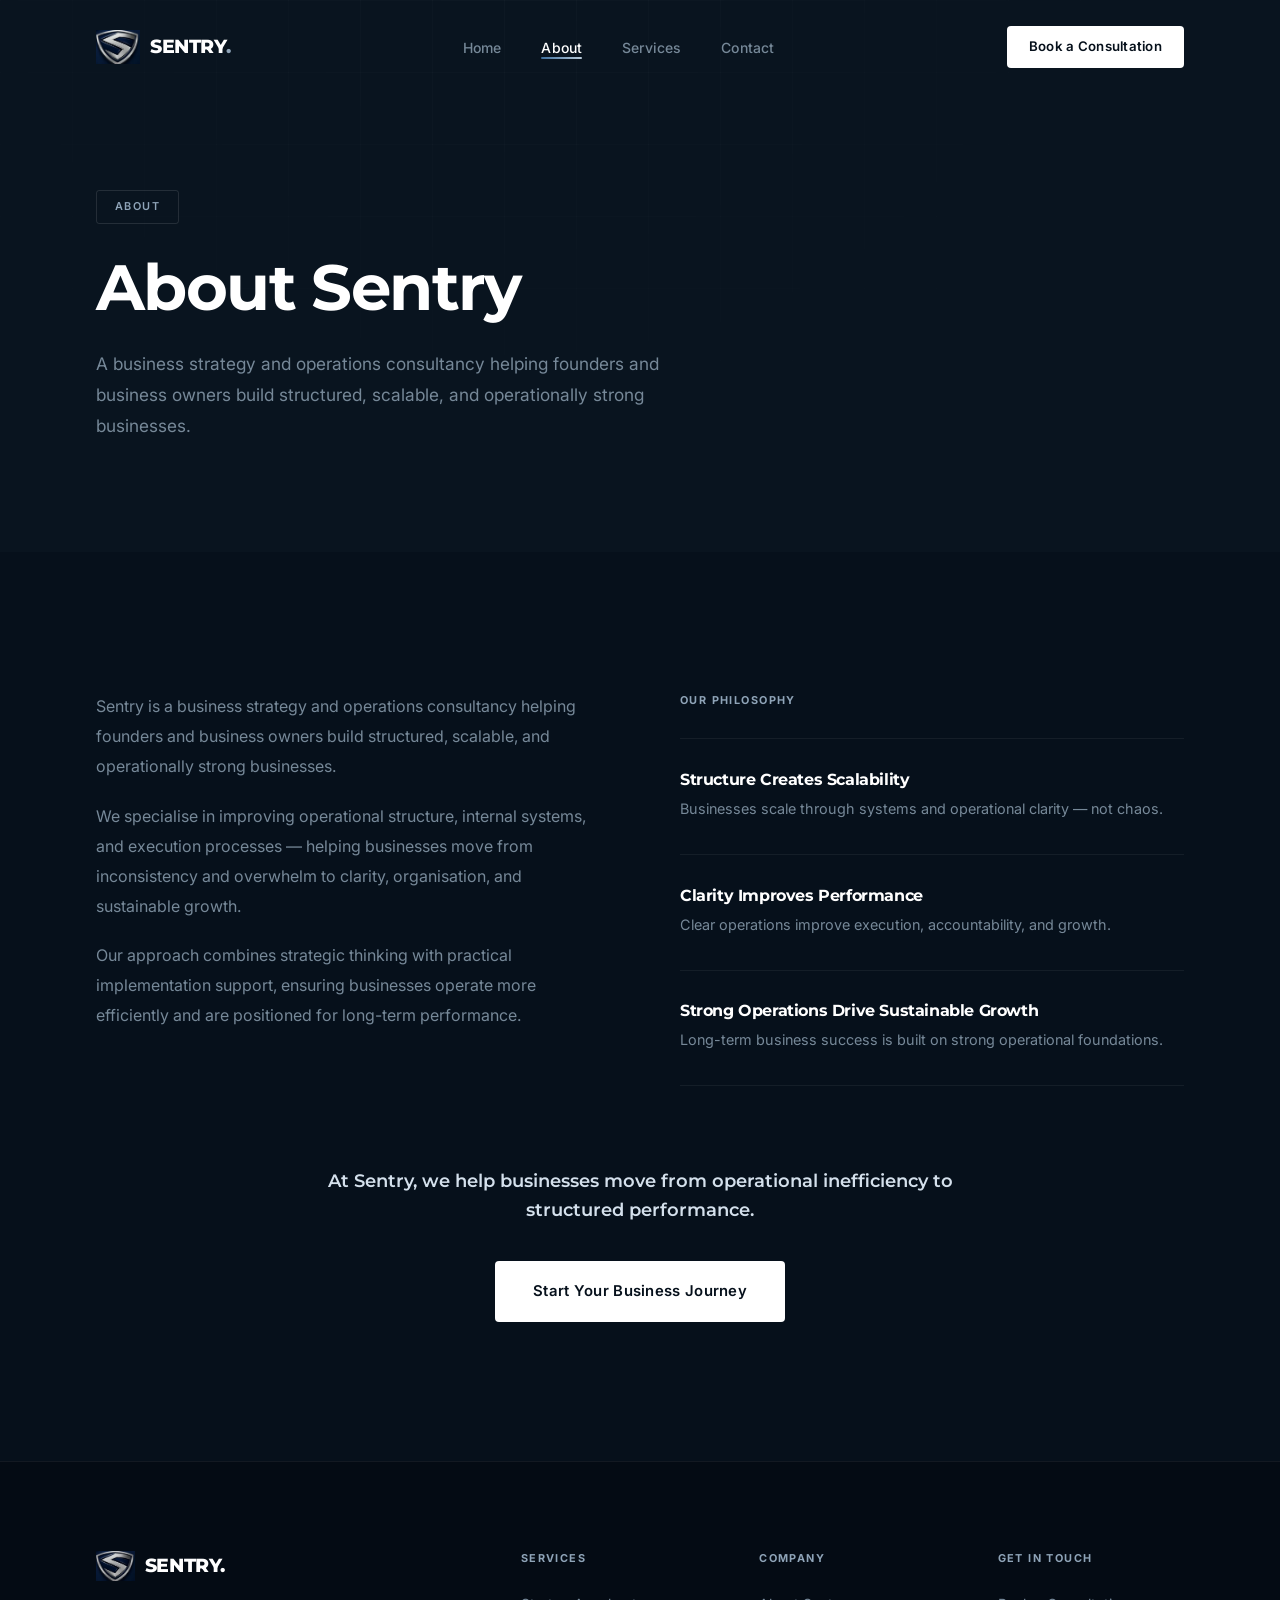
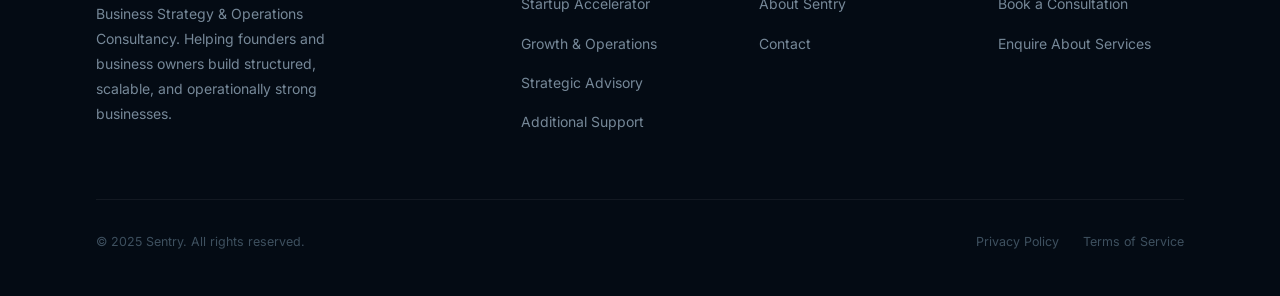
==== about.html @ a2d911f8 "update style and add two more page" ====
<!DOCTYPE html>
<html lang="en-GB">
<head>
  <meta charset="UTF-8" />
  <meta name="viewport" content="width=device-width, initial-scale=1.0" />
  <title>About — Sentry Business Consultancy</title>
  <meta name="description" content="Sentry is a business strategy and operations consultancy helping founders and business owners build structured, scalable, and operationally strong businesses." />

  <link rel="preconnect" href="https://fonts.googleapis.com" />
  <link rel="preconnect" href="https://fonts.gstatic.com" crossorigin />
  <link href="https://fonts.googleapis.com/css2?family=Montserrat:wght@600;700;800;900&family=Inter:wght@300;400;500;600&display=swap" rel="stylesheet" />

  <link rel="stylesheet" href="assets/css/styles.css" />
  <link rel="stylesheet" href="assets/css/animations.css" />
</head>
<body>

  <!-- ─── NAVIGATION ──────────────────────────────────────── -->
  <nav id="navbar">
    <div class="nav-inner">
      <a href="index.html" class="nav-logo">
        <img src="imagen/logo.png" alt="Sentry" />
        <span class="nav-logo-text">SENTRY<span>.</span></span>
      </a>
      <ul class="nav-links">
        <li><a href="index.html">Home</a></li>
        <li><a href="about.html" class="active">About</a></li>
        <li><a href="index.html#services">Services</a></li>
        <li><a href="contact.html">Contact</a></li>
      </ul>
      <div class="nav-cta">
        <a href="contact.html" class="btn btn-primary btn-sm">Book a Consultation</a>
      </div>
      <button type="button" class="hamburger" id="hamburger" aria-label="Open menu" aria-expanded="false">
        <span></span><span></span><span></span>
      </button>
    </div>
  </nav>

  <!-- Mobile Nav -->
  <div class="mobile-nav" id="mobile-nav" role="dialog" aria-label="Navigation">
    <button type="button" class="mobile-nav-close" id="mobile-nav-close" aria-label="Close menu">✕</button>
    <a href="index.html">Home</a>
    <a href="about.html">About</a>
    <a href="index.html#services">Services</a>
    <a href="contact.html">Contact</a>
    <a href="contact.html" class="btn btn-primary">Book a Consultation</a>
  </div>

  <!-- ─── PAGE HERO ───────────────────────────────────────── -->
  <section class="page-hero">
    <div class="container">
      <div class="page-hero-content">
        <div class="tag">About</div>
        <h1 class="page-title">About Sentry</h1>
        <p class="page-sub">
          A business strategy and operations consultancy helping founders and business owners build structured, scalable, and operationally strong businesses.
        </p>
      </div>
    </div>
  </section>

  <!-- ─── ABOUT CONTENT ───────────────────────────────────── -->
  <section class="section">
    <div class="container">
      <div class="about-body">

        <div class="about-text">
          <p class="reveal">
            Sentry is a business strategy and operations consultancy helping founders and business owners build structured, scalable, and operationally strong businesses.
          </p>
          <p class="reveal">
            We specialise in improving operational structure, internal systems, and execution processes — helping businesses move from inconsistency and overwhelm to clarity, organisation, and sustainable growth.
          </p>
          <p class="reveal">
            Our approach combines strategic thinking with practical implementation support, ensuring businesses operate more efficiently and are positioned for long-term performance.
          </p>
        </div>

        <div class="about-philosophy-col">
          <p class="about-philosophy-title reveal">Our Philosophy</p>
          <div class="philosophy-list">
            <div class="philosophy-item reveal">
              <h3 class="philosophy-title">Structure Creates Scalability</h3>
              <p class="philosophy-desc">Businesses scale through systems and operational clarity — not chaos.</p>
            </div>
            <div class="philosophy-item reveal">
              <h3 class="philosophy-title">Clarity Improves Performance</h3>
              <p class="philosophy-desc">Clear operations improve execution, accountability, and growth.</p>
            </div>
            <div class="philosophy-item reveal">
              <h3 class="philosophy-title">Strong Operations Drive Sustainable Growth</h3>
              <p class="philosophy-desc">Long-term business success is built on strong operational foundations.</p>
            </div>
          </div>
        </div>

      </div>

      <div class="about-final">
        <p class="reveal">
          At Sentry, we help businesses move from operational inefficiency to structured performance.
        </p>
        <a href="contact.html" class="btn btn-primary btn-lg reveal">Start Your Business Journey</a>
      </div>
    </div>
  </section>

  <!-- ─── FOOTER ───────────────────────────────────────────── -->
  <footer>
    <div class="container">
      <div class="footer-grid">
        <div>
          <div class="footer-logo">
            <img src="imagen/logo.png" alt="Sentry" />
            SENTRY.
          </div>
          <p class="footer-desc">Business Strategy &amp; Operations Consultancy. Helping founders and business owners build structured, scalable, and operationally strong businesses.</p>
        </div>
        <div>
          <div class="footer-col-title">Services</div>
          <ul class="footer-links">
            <li><a href="index.html#services">Startup Accelerator</a></li>
            <li><a href="index.html#services">Growth &amp; Operations</a></li>
            <li><a href="index.html#services">Strategic Advisory</a></li>
            <li><a href="index.html#support">Additional Support</a></li>
          </ul>
        </div>
        <div>
          <div class="footer-col-title">Company</div>
          <ul class="footer-links">
            <li><a href="about.html">About Sentry</a></li>
            <li><a href="contact.html">Contact</a></li>
          </ul>
        </div>
        <div>
          <div class="footer-col-title">Get In Touch</div>
          <ul class="footer-links">
            <li><a href="contact.html">Book a Consultation</a></li>
            <li><a href="contact.html">Enquire About Services</a></li>
          </ul>
        </div>
      </div>
      <div class="footer-bottom">
        <div>© 2025 Sentry. All rights reserved.</div>
        <div class="footer-legal">
          <a href="#">Privacy Policy</a>
          <a href="#">Terms of Service</a>
        </div>
      </div>
    </div>
  </footer>

  <script src="assets/js/main.js"></script>
  <script src="assets/js/animations.js"></script>
</body>
</html>
---- assets/css/styles.css ----
/* ============================================================
   SENTRY — Business Strategy & Operations Consultancy
   ============================================================ */

/* ─── 1. Custom Properties ───────────────────────────────── */
:root {
  --bg-deep:        #06101b;
  --bg-dark:        #09141f;
  --bg-mid:         #0c1a28;
  --bg-card:        #0f1e2e;

  --border:         rgba(255, 255, 255, .06);
  --border-md:      rgba(255, 255, 255, .11);
  --border-light:   rgba(255, 255, 255, .20);

  --white:          #ffffff;
  --text-primary:   #d4e0ec;
  --text-muted:     #768898;
  --text-dim:       #3e505f;

  --accent:         #2d5a82;
  --accent-mid:     #3d6f9f;
  --silver:         #8fa4b8;
  --silver-light:   #b8cad8;

  --shadow-sm:      0 4px 24px rgba(0, 0, 0, .4);
  --shadow-md:      0 10px 48px rgba(0, 0, 0, .55);
}

/* ─── 2. Reset & Base ────────────────────────────────────── */
*, *::before, *::after { box-sizing: border-box; margin: 0; padding: 0; }
html { scroll-behavior: smooth; }

body {
  font-family: 'Inter', sans-serif;
  background: var(--bg-deep);
  color: var(--text-primary);
  overflow-x: hidden;
  line-height: 1.65;
  -webkit-font-smoothing: antialiased;
}

/* ─── 3. Scrollbar ───────────────────────────────────────── */
::-webkit-scrollbar       { width: 5px; }
::-webkit-scrollbar-track { background: var(--bg-deep); }
::-webkit-scrollbar-thumb { background: var(--accent); border-radius: 3px; }

/* ─── 4. Layout ──────────────────────────────────────────── */
.container {
  max-width: 1160px;
  margin: 0 auto;
  padding: 0 36px;
  position: relative;
  z-index: 2;
}

.section       { padding: 140px 0; }
.section--dark { background: var(--bg-dark); }
.section--mid  { background: var(--bg-mid); }

.section-header { margin-bottom: 80px; }

/* ─── 5. Typography ──────────────────────────────────────── */
h1, h2, h3 {
  font-family: 'Montserrat', sans-serif;
  font-weight: 700;
  line-height: 1.12;
  letter-spacing: -.025em;
  color: var(--white);
}

.section-title {
  font-size: clamp(1.9rem, 3.2vw, 2.7rem);
  margin-bottom: 16px;
}

.accent-text { color: var(--silver-light); }

/* ─── 6. Tag / Eyebrow ───────────────────────────────────── */
.tag {
  display: inline-block;
  font-size: .68rem;
  font-weight: 600;
  letter-spacing: .13em;
  text-transform: uppercase;
  color: var(--silver);
  border: 1px solid var(--border-md);
  padding: 7px 18px;
  border-radius: 3px;
  margin-bottom: 28px;
}

/* ─── 7. Buttons ─────────────────────────────────────────── */
.btn {
  display: inline-flex;
  align-items: center;
  gap: 8px;
  padding: 14px 28px;
  border-radius: 4px;
  font-family: 'Inter', sans-serif;
  font-size: .88rem;
  font-weight: 600;
  cursor: pointer;
  transition: all .22s ease;
  text-decoration: none;
  border: none;
  letter-spacing: .02em;
}

.btn-primary {
  background: var(--white);
  color: var(--bg-deep);
}
.btn-primary:hover {
  background: var(--silver-light);
  transform: translateY(-1px);
  box-shadow: var(--shadow-sm);
}

.btn-outline {
  background: transparent;
  color: var(--text-primary);
  border: 1px solid var(--border-md);
}
.btn-outline:hover {
  border-color: var(--border-light);
  color: var(--white);
  transform: translateY(-1px);
}

.btn-lg { padding: 18px 38px; font-size: .93rem; }
.btn-sm { padding: 10px 22px; font-size: .83rem; }

/* ─── 8. Navigation ──────────────────────────────────────── */
nav {
  position: fixed;
  top: 0; left: 0; right: 0;
  z-index: 100;
  padding: 26px 0;
  transition: all .3s ease;
}

nav.scrolled {
  background: rgba(6, 16, 27, .94);
  -webkit-backdrop-filter: blur(20px);
  backdrop-filter: blur(20px);
  border-bottom: 1px solid var(--border);
  padding: 16px 0;
}

.nav-inner {
  display: flex;
  align-items: center;
  justify-content: space-between;
  max-width: 1160px;
  margin: 0 auto;
  padding: 0 36px;
}

.nav-logo {
  display: flex;
  align-items: center;
  gap: 10px;
  text-decoration: none;
}

.nav-logo img {
  height: 34px;
  width: auto;
  opacity: .9;
}

.nav-logo-text {
  font-family: 'Montserrat', sans-serif;
  font-size: 1.2rem;
  font-weight: 800;
  letter-spacing: -.02em;
  color: var(--white);
}
.nav-logo-text span { color: var(--silver); }

.nav-links {
  display: flex;
  gap: 40px;
  list-style: none;
}
.nav-links a {
  color: var(--text-muted);
  font-size: .875rem;
  font-weight: 500;
  text-decoration: none;
  transition: color .2s;
  letter-spacing: .01em;
}
.nav-links a:hover,
.nav-links a.active { color: var(--white); }

.nav-cta { display: flex; align-items: center; }

.hamburger {
  display: none;
  flex-direction: column;
  gap: 5px;
  cursor: pointer;
  background: none;
  border: none;
  padding: 4px;
}
.hamburger span {
  width: 22px;
  height: 1.5px;
  background: var(--text-muted);
  border-radius: 2px;
  transition: all .3s;
}

/* ─── 9. Mobile Nav ──────────────────────────────────────── */
.mobile-nav {
  display: none;
  position: fixed;
  inset: 0;
  background: var(--bg-deep);
  z-index: 99;
  flex-direction: column;
  align-items: center;
  justify-content: center;
  gap: 36px;
}
.mobile-nav.open { display: flex; }
.mobile-nav a {
  font-family: 'Montserrat', sans-serif;
  font-size: 1.7rem;
  font-weight: 700;
  color: var(--white);
  text-decoration: none;
  transition: color .2s;
}
.mobile-nav a:hover { color: var(--silver-light); }

.mobile-nav-close {
  position: absolute;
  top: 24px; right: 36px;
  background: none;
  border: none;
  color: var(--text-muted);
  font-size: 1.6rem;
  cursor: pointer;
  line-height: 1;
}

/* ─── 10. Hero ───────────────────────────────────────────── */
.hero {
  min-height: 100vh;
  display: flex;
  align-items: center;
  position: relative;
  overflow: hidden;
  padding: 130px 0 110px;
}

.hero-bg {
  position: absolute;
  inset: 0;
  z-index: 0;
  background:
    radial-gradient(ellipse 70% 55% at 50% -5%, rgba(26, 58, 96, .45) 0%, transparent 68%),
    radial-gradient(ellipse 35% 35% at 90% 90%, rgba(20, 45, 76, .12) 0%, transparent 60%);
}

.hero-grid {
  position: absolute;
  inset: 0;
  z-index: 0;
  background-image:
    linear-gradient(rgba(255, 255, 255, .022) 1px, transparent 1px),
    linear-gradient(90deg, rgba(255, 255, 255, .022) 1px, transparent 1px);
  background-size: 72px 72px;
  -webkit-mask-image: radial-gradient(ellipse 75% 75% at 50% 50%, black 0%, transparent 80%);
  mask-image: radial-gradient(ellipse 75% 75% at 50% 50%, black 0%, transparent 80%);
}

.hero-content {
  position: relative;
  z-index: 2;
  max-width: 860px;
  margin: 0 auto;
  text-align: center;
}

.hero-headline {
  font-size: clamp(2.3rem, 5vw, 4.2rem);
  font-weight: 800;
  line-height: 1.1;
  letter-spacing: -.03em;
  color: var(--white);
  margin-bottom: 28px;
  animation: fade-up .65s ease .1s both;
}

.hero-statement {
  font-family: 'Montserrat', sans-serif;
  font-size: clamp(1.1rem, 2vw, 1.45rem);
  font-weight: 600;
  color: var(--silver-light);
  line-height: 1.5;
  margin-bottom: 36px;
  animation: fade-up .65s ease .22s both;
}

.hero-sub {
  font-size: 1.02rem;
  color: var(--text-muted);
  max-width: 680px;
  margin: 0 auto 18px;
  line-height: 1.82;
  animation: fade-up .65s ease .34s both;
}

.hero-cta {
  display: flex;
  gap: 16px;
  justify-content: center;
  flex-wrap: wrap;
  margin-top: 52px;
  animation: fade-up .65s ease .46s both;
}

/* ─── 11. Intro Section ──────────────────────────────────── */
.intro-section { background: var(--bg-dark); }

.intro-grid {
  display: grid;
  grid-template-columns: 1fr 1.6fr;
  gap: 100px;
  align-items: start;
}

.intro-heading-sticky {
  position: sticky;
  top: 120px;
}

.intro-text {
  font-size: 1.02rem;
  color: var(--text-muted);
  line-height: 1.85;
  margin-bottom: 22px;
}

.intro-highlight {
  font-family: 'Montserrat', sans-serif;
  font-size: 1.08rem;
  font-weight: 700;
  color: var(--white);
  margin: 32px 0;
  padding: 24px 0;
  border-top: 1px solid var(--border);
  border-bottom: 1px solid var(--border);
  letter-spacing: -.01em;
}

/* ─── 12. Services Section ───────────────────────────────── */
.services-list {
  display: flex;
  flex-direction: column;
  gap: 32px;
}

.service-card {
  background: var(--bg-card);
  border: 1px solid var(--border);
  border-radius: 6px;
  padding: 56px;
  transition: border-color .25s;
}
.service-card:hover { border-color: var(--border-md); }

.service-card-inner {
  display: grid;
  grid-template-columns: 240px 1fr 220px;
  gap: 64px;
  align-items: start;
}

.sc-num {
  display: block;
  font-size: .68rem;
  font-weight: 700;
  letter-spacing: .15em;
  color: var(--text-dim);
  text-transform: uppercase;
  margin-bottom: 22px;
}

.sc-title {
  font-size: 1.2rem;
  font-weight: 700;
  color: var(--white);
  margin-bottom: 8px;
  line-height: 1.3;
}

.sc-subtitle {
  font-size: .85rem;
  color: var(--silver);
  font-style: italic;
  margin-bottom: 20px;
  line-height: 1.55;
}

.sc-desc {
  font-size: .9rem;
  color: var(--text-muted);
  line-height: 1.78;
}

.sc-includes-label {
  font-size: .68rem;
  font-weight: 700;
  letter-spacing: .12em;
  text-transform: uppercase;
  color: var(--silver);
  margin-bottom: 18px;
}

.sc-list {
  list-style: none;
  display: flex;
  flex-direction: column;
  gap: 11px;
}
.sc-list li {
  font-size: .875rem;
  color: var(--text-muted);
  line-height: 1.55;
  padding-left: 20px;
  position: relative;
}
.sc-list li::before {
  content: '—';
  position: absolute;
  left: 0;
  color: var(--accent-mid);
  font-size: .8rem;
}

.sc-outcome-block {
  padding: 22px;
  background: rgba(255, 255, 255, .025);
  border: 1px solid var(--border);
  border-radius: 5px;
  margin-bottom: 28px;
}

.sc-outcome-label {
  display: block;
  font-size: .66rem;
  font-weight: 700;
  letter-spacing: .12em;
  text-transform: uppercase;
  color: var(--silver);
  margin-bottom: 10px;
}

.sc-outcome-text {
  font-size: .88rem;
  color: var(--text-primary);
  line-height: 1.7;
}

/* ─── 13. Support Section ────────────────────────────────── */
.support-section { background: var(--bg-mid); }

.support-grid {
  display: grid;
  grid-template-columns: repeat(3, 1fr);
  border-top: 1px solid var(--border);
  border-left: 1px solid var(--border);
}

.support-item {
  padding: 40px;
  border-bottom: 1px solid var(--border);
  border-right: 1px solid var(--border);
  display: flex;
  flex-direction: column;
  gap: 14px;
}

.support-dash {
  width: 28px;
  height: 1px;
  background: var(--accent-mid);
}

.support-item span {
  font-size: .97rem;
  color: var(--text-primary);
  font-weight: 500;
  line-height: 1.5;
}

/* ─── 14. Why Section ────────────────────────────────────── */
.why-list {
  display: flex;
  flex-direction: column;
  border-top: 1px solid var(--border);
}

.why-item {
  display: grid;
  grid-template-columns: 72px 1fr;
  gap: 48px;
  align-items: start;
  padding: 52px 0;
  border-bottom: 1px solid var(--border);
  transition: background .2s;
}
.why-item:hover { background: rgba(255,255,255,.012); }

.why-number {
  font-size: .68rem;
  font-weight: 700;
  letter-spacing: .13em;
  color: var(--text-dim);
  text-transform: uppercase;
  padding-top: 5px;
}

.why-title {
  font-family: 'Montserrat', sans-serif;
  font-size: 1.12rem;
  font-weight: 700;
  color: var(--white);
  margin-bottom: 10px;
}

.why-desc {
  font-size: .95rem;
  color: var(--text-muted);
  line-height: 1.78;
}

/* ─── 15. CTA Section ────────────────────────────────────── */
.cta-section {
  padding: 160px 0;
  background: var(--bg-dark);
  position: relative;
  overflow: hidden;
}
.cta-section::before {
  content: '';
  position: absolute;
  top: -100px; left: 50%;
  transform: translateX(-50%);
  width: 900px; height: 500px;
  background: radial-gradient(ellipse at 50% 0%, rgba(22, 52, 84, .35) 0%, transparent 70%);
  pointer-events: none;
}

.cta-content {
  max-width: 680px;
  margin: 0 auto;
  text-align: center;
  position: relative;
  z-index: 2;
}

.cta-headline {
  font-size: clamp(2rem, 4vw, 3.3rem);
  margin-bottom: 36px;
  line-height: 1.1;
}

.cta-lead {
  font-size: 1.02rem;
  color: var(--text-muted);
  line-height: 1.82;
  margin-bottom: 20px;
}

.cta-bold {
  font-family: 'Montserrat', sans-serif;
  font-size: 1.08rem;
  font-weight: 700;
  color: var(--white);
  margin-bottom: 36px;
}

.cta-intro {
  font-size: .83rem;
  color: var(--text-muted);
  letter-spacing: .06em;
  text-transform: uppercase;
  margin-bottom: 16px;
}

.cta-pillars {
  display: flex;
  flex-wrap: wrap;
  justify-content: center;
  gap: 10px 14px;
  margin-bottom: 44px;
}
.cta-pillars span {
  font-family: 'Montserrat', sans-serif;
  font-size: .8rem;
  font-weight: 700;
  color: var(--silver-light);
  letter-spacing: .06em;
  text-transform: uppercase;
  padding: 9px 20px;
  border: 1px solid var(--border-md);
  border-radius: 3px;
}

.cta-body {
  font-size: .95rem;
  color: var(--text-muted);
  line-height: 1.78;
  margin-bottom: 44px;
  max-width: 560px;
  margin-left: auto;
  margin-right: auto;
}

/* ─── 16. Footer ─────────────────────────────────────────── */
footer {
  background: #040b14;
  border-top: 1px solid var(--border);
  padding: 88px 0 44px;
}

.footer-grid {
  display: grid;
  grid-template-columns: 2fr 1fr 1fr 1fr;
  gap: 52px;
  margin-bottom: 64px;
}

.footer-logo {
  display: flex;
  align-items: center;
  gap: 10px;
  font-family: 'Montserrat', sans-serif;
  font-size: 1.2rem;
  font-weight: 800;
  color: var(--white);
  margin-bottom: 20px;
  letter-spacing: -.02em;
}
.footer-logo img { height: 30px; width: auto; opacity: .85; }

.footer-desc {
  font-size: .875rem;
  color: var(--text-muted);
  line-height: 1.78;
  max-width: 280px;
}

.footer-col-title {
  font-size: .68rem;
  font-weight: 700;
  letter-spacing: .13em;
  text-transform: uppercase;
  color: var(--silver);
  margin-bottom: 22px;
}

.footer-links {
  list-style: none;
  display: flex;
  flex-direction: column;
  gap: 13px;
}
.footer-links a {
  font-size: .875rem;
  color: var(--text-muted);
  text-decoration: none;
  transition: color .2s;
}
.footer-links a:hover { color: var(--white); }

.footer-bottom {
  display: flex;
  justify-content: space-between;
  align-items: center;
  padding-top: 32px;
  border-top: 1px solid var(--border);
  font-size: .78rem;
  color: var(--text-dim);
  flex-wrap: wrap;
  gap: 12px;
}
.footer-legal { display: flex; gap: 24px; }
.footer-legal a { color: var(--text-dim); text-decoration: none; transition: color .2s; }
.footer-legal a:hover { color: var(--text-muted); }

/* ─── 17. Page Hero (About / Contact) ───────────────────── */
.page-hero {
  padding: 190px 0 110px;
  background: var(--bg-dark);
  position: relative;
  overflow: hidden;
}
.page-hero::before {
  content: '';
  position: absolute;
  inset: 0;
  background-image:
    linear-gradient(rgba(255,255,255,.018) 1px, transparent 1px),
    linear-gradient(90deg, rgba(255,255,255,.018) 1px, transparent 1px);
  background-size: 72px 72px;
  -webkit-mask-image: radial-gradient(ellipse at 40% 0%, black, transparent 65%);
  mask-image: radial-gradient(ellipse at 40% 0%, black, transparent 65%);
}

.page-hero-content {
  position: relative;
  z-index: 2;
  max-width: 760px;
}

.page-title {
  font-size: clamp(2.4rem, 5vw, 4rem);
  margin-bottom: 24px;
  animation: fade-up .65s ease .1s both;
}

.page-sub {
  font-size: 1.08rem;
  color: var(--text-muted);
  line-height: 1.82;
  max-width: 580px;
  animation: fade-up .65s ease .22s both;
}

/* ─── 18. About Content ──────────────────────────────────── */
.about-body {
  display: grid;
  grid-template-columns: 1fr 1fr;
  gap: 80px;
  align-items: start;
}

.about-text p {
  font-size: 1rem;
  color: var(--text-muted);
  line-height: 1.87;
  margin-bottom: 20px;
}

.about-philosophy-title {
  font-size: .68rem;
  font-weight: 700;
  letter-spacing: .13em;
  text-transform: uppercase;
  color: var(--silver);
  margin-bottom: 28px;
}

.philosophy-list {
  display: flex;
  flex-direction: column;
  border-top: 1px solid var(--border);
}

.philosophy-item {
  padding: 32px 0;
  border-bottom: 1px solid var(--border);
}

.philosophy-title {
  font-family: 'Montserrat', sans-serif;
  font-size: 1rem;
  font-weight: 700;
  color: var(--white);
  margin-bottom: 8px;
}

.philosophy-desc {
  font-size: .9rem;
  color: var(--text-muted);
  line-height: 1.72;
}

.about-final {
  max-width: 680px;
  margin: 80px auto 0;
  text-align: center;
}
.about-final p {
  font-family: 'Montserrat', sans-serif;
  font-size: 1.15rem;
  font-weight: 600;
  color: var(--text-primary);
  line-height: 1.6;
  margin-bottom: 36px;
}

/* ─── 19. Contact Page ───────────────────────────────────── */
.contact-body {
  display: grid;
  grid-template-columns: 1fr 1.3fr;
  gap: 80px;
  align-items: start;
}

.contact-info-heading {
  font-size: 1.35rem;
  margin-bottom: 20px;
}

.contact-info p {
  font-size: .95rem;
  color: var(--text-muted);
  line-height: 1.82;
  margin-bottom: 40px;
}

.contact-details {
  list-style: none;
  display: flex;
  flex-direction: column;
  gap: 16px;
  margin-bottom: 40px;
}
.contact-details li {
  font-size: .9rem;
  color: var(--text-muted);
  line-height: 1.6;
}
.contact-details a {
  color: var(--text-muted);
  text-decoration: none;
  transition: color .2s;
}
.contact-details a:hover { color: var(--white); }

.contact-form {
  display: flex;
  flex-direction: column;
  gap: 22px;
}

.form-group {
  display: flex;
  flex-direction: column;
  gap: 8px;
}

.form-label {
  font-size: .7rem;
  font-weight: 600;
  letter-spacing: .1em;
  text-transform: uppercase;
  color: var(--silver);
}

.form-input,
.form-textarea,
.form-select {
  background: var(--bg-card);
  border: 1px solid var(--border-md);
  border-radius: 4px;
  padding: 14px 18px;
  font-family: 'Inter', sans-serif;
  font-size: .9rem;
  color: var(--text-primary);
  transition: border-color .2s;
  outline: none;
  width: 100%;
  appearance: none;
}
.form-input:focus,
.form-textarea:focus { border-color: var(--border-light); }
.form-input::placeholder,
.form-textarea::placeholder { color: var(--text-dim); }
.form-textarea { min-height: 130px; resize: vertical; }

.form-note {
  font-size: .8rem;
  color: var(--text-dim);
  line-height: 1.65;
  margin-top: -8px;
}

/* ─── 20. Scroll Reveal ──────────────────────────────────── */
.reveal {
  opacity: 0;
  transform: translateY(22px);
  transition: opacity .7s ease, transform .7s ease;
}
.reveal.visible { opacity: 1; transform: translateY(0); }

/* Stagger for grouped reveals */
.reveal-delay-1 { transition-delay: .1s; }
.reveal-delay-2 { transition-delay: .2s; }
.reveal-delay-3 { transition-delay: .3s; }
.reveal-delay-4 { transition-delay: .4s; }
.reveal-delay-5 { transition-delay: .5s; }

/* ─── 21. Animations ─────────────────────────────────────── */
@keyframes fade-up {
  from { opacity: 0; transform: translateY(22px); }
  to   { opacity: 1; transform: translateY(0); }
}

/* ─── 22. Responsive ─────────────────────────────────────── */
@media (max-width: 1024px) {
  .service-card-inner { grid-template-columns: 1fr; gap: 36px; }
  .intro-grid         { grid-template-columns: 1fr; gap: 48px; }
  .intro-heading-sticky { position: static; }
  .about-body         { grid-template-columns: 1fr; gap: 52px; }
  .contact-body       { grid-template-columns: 1fr; gap: 52px; }
  .footer-grid        { grid-template-columns: 1fr 1fr; gap: 40px; }
  .support-grid       { grid-template-columns: repeat(2, 1fr); }
}

@media (max-width: 768px) {
  .nav-links, .nav-cta { display: none; }
  .hamburger           { display: flex; }
  .section             { padding: 100px 0; }
  .cta-section         { padding: 110px 0; }
  .hero                { padding: 110px 0 90px; }
  .page-hero           { padding: 150px 0 80px; }
  .support-grid        { grid-template-columns: 1fr; border-left: none; }
  .support-item        { border-right: none; padding: 28px 0; }
  .why-item            { grid-template-columns: 1fr; gap: 8px; padding: 36px 0; }
  .footer-grid         { grid-template-columns: 1fr; }
  .footer-bottom       { flex-direction: column; text-align: center; }
  .hero-cta            { flex-direction: column; align-items: center; }
  .service-card        { padding: 36px 24px; }
}
---- assets/css/animations.css ----
/* ============================================================
   SENTRY — Motion & Animation System
   Load AFTER styles.css
   ============================================================ */

/* ─── 1. Easing & Timing Variables ──────────────────────── */
:root {
  --ease-smooth:     cubic-bezier(0.25, 0.10, 0.25, 1.00);
  --ease-out-expo:   cubic-bezier(0.16, 1.00, 0.30, 1.00);
  --ease-out-quart:  cubic-bezier(0.25, 1.00, 0.50, 1.00);
  --ease-out-back:   cubic-bezier(0.34, 1.56, 0.64, 1.00);
  --ease-in-out:     cubic-bezier(0.45, 0.00, 0.55, 1.00);

  --dur-xs:   180ms;
  --dur-sm:   280ms;
  --dur-md:   480ms;
  --dur-lg:   720ms;
  --dur-xl:   1000ms;
}

/* ─── 2. Keyframes ───────────────────────────────────────── */

/* Hero entrance */
@keyframes sry-fade-up {
  from { opacity: 0; transform: translateY(36px); }
  to   { opacity: 1; transform: translateY(0); }
}

@keyframes sry-scale-in {
  from { opacity: 0; transform: scale(0.94) translateY(20px); }
  to   { opacity: 1; transform: scale(1) translateY(0); }
}

/* Scroll-down indicator bounce */
@keyframes sry-bounce {
  0%, 100% { transform: rotate(45deg) translate(0, 0);   opacity: .35; }
  50%       { transform: rotate(45deg) translate(5px, 5px); opacity: .85; }
}

/* Subtle ambient float */
@keyframes sry-float {
  0%, 100% { transform: translateY(0px); }
  50%       { transform: translateY(-10px); }
}

/* Gentle glow pulse on primary button */
@keyframes sry-glow {
  0%, 100% { box-shadow: 0 4px 24px rgba(255,255,255,.08), 0 0 0 0 rgba(184,202,216,.0); }
  50%       { box-shadow: 0 8px 36px rgba(255,255,255,.14), 0 0 20px 4px rgba(184,202,216,.10); }
}

/* Ripple expand */
@keyframes sry-ripple {
  from { transform: scale(0);   opacity: .55; }
  to   { transform: scale(4.5); opacity: 0; }
}

/* Shimmer for progress bar */
@keyframes sry-shimmer {
  from { background-position: -200% center; }
  to   { background-position:  200% center; }
}

/* Page fade-out overlay */
@keyframes sry-cover {
  from { opacity: 0; }
  to   { opacity: 1; }
}

/* Line draw (intro highlight underline) */
@keyframes sry-line-draw {
  from { transform: scaleX(0); }
  to   { transform: scaleX(1); }
}

/* ─── 3. Scroll-Reveal Base ──────────────────────────────── */

/* Override existing .reveal with enhanced version */
.reveal {
  opacity: 0;
  transform: translateY(28px) scale(0.985);
  transition:
    opacity  var(--dur-lg) var(--ease-out-expo),
    transform var(--dur-lg) var(--ease-out-expo);
  will-change: opacity, transform;
}

.reveal.visible {
  opacity: 1;
  transform: translateY(0) scale(1);
}

/* Stagger delay utilities (used inline via JS data-stagger) */
.reveal[data-stagger="1"]  { transition-delay: .08s; }
.reveal[data-stagger="2"]  { transition-delay: .16s; }
.reveal[data-stagger="3"]  { transition-delay: .24s; }
.reveal[data-stagger="4"]  { transition-delay: .32s; }
.reveal[data-stagger="5"]  { transition-delay: .40s; }
.reveal[data-stagger="6"]  { transition-delay: .48s; }

/* Variant: slide from left */
.reveal-left {
  opacity: 0;
  transform: translateX(-30px);
  transition: opacity var(--dur-lg) var(--ease-out-expo),
              transform var(--dur-lg) var(--ease-out-expo);
}
.reveal-left.visible { opacity: 1; transform: translateX(0); }

/* ─── 4. Navigation ──────────────────────────────────────── */

nav {
  transition:
    background-color .45s var(--ease-smooth),
    border-color      .45s var(--ease-smooth),
    padding           .40s var(--ease-out-quart),
    backdrop-filter   .45s var(--ease-smooth);
}

/* Logo shrinks subtly when nav is sticky */
.nav-logo {
  transition: transform .40s var(--ease-out-quart);
}
nav.scrolled .nav-logo {
  transform: scale(0.90);
}

/* Sliding metallic underline on nav links */
.nav-links a {
  position: relative;
}
.nav-links a::after {
  content: '';
  position: absolute;
  bottom: -3px;
  left: 0;
  width: 100%;
  height: 1.5px;
  background: linear-gradient(90deg, var(--accent-mid), var(--silver-light), var(--accent-mid));
  background-size: 200% auto;
  transform: scaleX(0);
  transform-origin: left center;
  transition: transform .32s var(--ease-out-quart);
  border-radius: 1px;
}
.nav-links a:hover::after,
.nav-links a.active::after {
  transform: scaleX(1);
  animation: sry-shimmer 2.5s linear infinite;
}

/* Scroll-progress line inside nav */
.nav-progress {
  position: absolute;
  bottom: 0;
  left: 0;
  height: 1.5px;
  width: 0%;
  background: linear-gradient(90deg, var(--accent), var(--silver-light));
  border-radius: 0 2px 2px 0;
  pointer-events: none;
  transition: width .12s linear;
  z-index: 10;
}

/* ─── 5. Hero Section ────────────────────────────────────── */

/* Reset existing inline animation on hero elements and replace */
.hero-headline {
  animation: sry-fade-up var(--dur-xl) var(--ease-out-expo) .10s both;
}

.hero-statement {
  animation: sry-fade-up var(--dur-xl) var(--ease-out-expo) .28s both;
}

/* Target both sub paragraphs via sibling combinator */
.hero-sub {
  animation: sry-fade-up var(--dur-xl) var(--ease-out-expo) .46s both;
}
.hero-sub + .hero-sub {
  animation-delay: .58s;
}

.hero-cta {
  animation: sry-scale-in var(--dur-lg) var(--ease-out-expo) .72s both;
}

/* Parallax-able layers — JS will write transforms */
.hero-bg,
.hero-grid {
  will-change: transform;
}

/* Scroll indicator */
.hero-scroll-hint {
  position: absolute;
  bottom: 44px;
  left: 50%;
  transform: translateX(-50%);
  z-index: 3;
  display: flex;
  flex-direction: column;
  align-items: center;
  gap: 8px;
  animation: sry-fade-up var(--dur-lg) var(--ease-out-expo) 1.2s both;
  pointer-events: none;
}

.hero-scroll-hint__label {
  font-size: .62rem;
  font-weight: 600;
  letter-spacing: .14em;
  text-transform: uppercase;
  color: var(--text-dim);
}

.hero-scroll-hint__arrow {
  width: 14px;
  height: 14px;
  border-right: 1px solid rgba(255,255,255,.22);
  border-bottom: 1px solid rgba(255,255,255,.22);
  animation: sry-bounce 2.2s var(--ease-in-out) infinite;
}

/* ─── 6. Service Cards ───────────────────────────────────── */

.service-card {
  transition:
    transform      .38s var(--ease-out-quart),
    border-color   .30s var(--ease-smooth),
    box-shadow     .38s var(--ease-smooth);
  will-change: transform;
}

.service-card:hover {
  transform: translateY(-10px);
  border-color: rgba(61, 111, 159, .55) !important;
  box-shadow:
    0  0  0  1px rgba(61, 111, 159, .25),
    0 24px 60px rgba(0, 0, 0, .55),
    0  0  50px rgba(61, 111, 159, .10);
}

/* Hover: left accent bar appears */
.service-card::before {
  content: '';
  position: absolute;
  top: 0;
  left: 0;
  width: 2px;
  height: 0%;
  background: linear-gradient(180deg, var(--accent-mid), var(--silver-light), transparent);
  border-radius: 2px 0 0 2px;
  transition: height .45s var(--ease-out-expo);
  pointer-events: none;
}
.service-card:hover::before { height: 100%; }

/* Include-list items reveal on hover */
.sc-list li {
  transition: color .2s var(--ease-smooth), transform .2s var(--ease-smooth);
}
.service-card:hover .sc-list li {
  color: var(--text-primary);
}

/* Staggered sc-list items when card enters viewport */
.service-card.visible .sc-list li:nth-child(1)  { transition-delay: .05s; }
.service-card.visible .sc-list li:nth-child(2)  { transition-delay: .10s; }
.service-card.visible .sc-list li:nth-child(3)  { transition-delay: .15s; }
.service-card.visible .sc-list li:nth-child(4)  { transition-delay: .20s; }
.service-card.visible .sc-list li:nth-child(5)  { transition-delay: .25s; }
.service-card.visible .sc-list li:nth-child(6)  { transition-delay: .30s; }
.service-card.visible .sc-list li:nth-child(7)  { transition-delay: .35s; }
.service-card.visible .sc-list li:nth-child(8)  { transition-delay: .40s; }

/* Outcome block accent on hover */
.sc-outcome-block {
  transition: border-color .30s var(--ease-smooth),
              background   .30s var(--ease-smooth);
}
.service-card:hover .sc-outcome-block {
  border-color: rgba(61, 111, 159, .30);
  background: rgba(61, 111, 159, .06);
}

/* ─── 7. Support Grid Items ──────────────────────────────── */

.support-item {
  transition:
    background-color .25s var(--ease-smooth),
    padding          .30s var(--ease-out-quart);
}
.support-item:hover { background-color: rgba(255,255,255,.03); }

.support-dash {
  transition: width .40s var(--ease-out-expo),
              background-color .25s var(--ease-smooth);
}
.support-item:hover .support-dash {
  width: 52px;
  background-color: var(--silver-light);
}

.support-item span {
  transition: color .25s var(--ease-smooth);
}
.support-item:hover span { color: var(--white); }

/* ─── 8. Why-Sentry Rows ─────────────────────────────────── */

.why-item {
  transition: background-color .25s var(--ease-smooth),
              padding-left      .35s var(--ease-out-quart);
}
.why-item:hover {
  background-color: rgba(255,255,255,.025);
  padding-left: 20px;
}

.why-number {
  transition: color .25s var(--ease-smooth);
}
.why-item:hover .why-number { color: var(--silver); }

.why-title {
  transition: color .25s var(--ease-smooth);
}
.why-item:hover .why-title { color: var(--silver-light); }

/* ─── 9. Buttons ─────────────────────────────────────────── */

.btn {
  position: relative;
  overflow: hidden;
  transition:
    transform        .22s var(--ease-out-quart),
    box-shadow       .22s var(--ease-smooth),
    background-color .22s var(--ease-smooth),
    border-color     .22s var(--ease-smooth),
    color            .22s var(--ease-smooth);
}

.btn:hover  { transform: translateY(-2px) scale(1.015); }
.btn:active { transform: translateY(0)    scale(0.978); transition-duration: .1s; }

/* Ripple span (injected by JS) */
.btn-ripple {
  position: absolute;
  border-radius: 50%;
  background: rgba(255,255,255,.28);
  pointer-events: none;
  transform: scale(0);
  animation: sry-ripple .65s var(--ease-out-expo) forwards;
}

/* Ambient glow on primary button */
.btn-primary {
  animation: sry-glow 3.5s ease-in-out infinite;
}
.btn-primary:hover {
  animation: none;
  box-shadow: 0 8px 32px rgba(255,255,255,.18), 0 0 24px rgba(184,202,216,.12);
}

/* Outline button: border slides to full opacity */
.btn-outline::before {
  content: '';
  position: absolute;
  inset: 0;
  border-radius: inherit;
  background: rgba(255,255,255,.04);
  opacity: 0;
  transition: opacity .22s var(--ease-smooth);
}
.btn-outline:hover::before { opacity: 1; }

/* ─── 10. CTA Section ────────────────────────────────────── */

/* Pillar pill hover */
.cta-pillars span {
  transition:
    border-color     .25s var(--ease-smooth),
    color            .25s var(--ease-smooth),
    background-color .25s var(--ease-smooth),
    transform        .28s var(--ease-out-quart);
  cursor: default;
}
.cta-pillars span:hover {
  border-color: var(--silver);
  color: var(--white);
  background: rgba(255,255,255,.04);
  transform: translateY(-3px);
}

/* ─── 11. Intro Highlight Line ───────────────────────────── */

.intro-highlight {
  position: relative;
}
.intro-highlight::after {
  content: '';
  position: absolute;
  left: 0;
  bottom: -1px;
  width: 100%;
  height: 1px;
  background: linear-gradient(90deg, var(--accent-mid), var(--silver-light), transparent);
  transform-origin: left center;
  transform: scaleX(0);
  transition: transform 1.1s var(--ease-out-expo) .2s;
}
.intro-highlight.visible::after { transform: scaleX(1); }

/* ─── 12. Footer ─────────────────────────────────────────── */

/* Footer links hover */
.footer-links a {
  transition: color .2s var(--ease-smooth),
              transform .2s var(--ease-smooth);
  display: inline-block;
}
.footer-links a:hover {
  color: var(--white);
  transform: translateX(4px);
}

/* Footer columns stagger in */
.footer-grid > div {
  opacity: 0;
  transform: translateY(18px);
  transition: opacity .6s var(--ease-out-expo),
              transform .6s var(--ease-out-expo);
}
.footer-grid.footer-visible > div:nth-child(1) { opacity:1; transform:none; transition-delay: .00s; }
.footer-grid.footer-visible > div:nth-child(2) { opacity:1; transform:none; transition-delay: .10s; }
.footer-grid.footer-visible > div:nth-child(3) { opacity:1; transform:none; transition-delay: .20s; }
.footer-grid.footer-visible > div:nth-child(4) { opacity:1; transform:none; transition-delay: .30s; }

/* ─── 13. Page Transition Overlay ───────────────────────── */

.sry-overlay {
  position: fixed;
  inset: 0;
  background: var(--bg-deep);
  z-index: 9999;
  pointer-events: none;
  opacity: 0;
  transition: opacity .42s var(--ease-smooth);
}
.sry-overlay.sry-covering { opacity: 1; pointer-events: all; }

/* ─── 14. Scroll Hint in Hero ────────────────────────────── */

/* Hide when user starts scrolling (added via JS class) */
.hero-scroll-hint.sry-hidden {
  opacity: 0;
  transform: translateX(-50%) translateY(8px);
  transition: opacity .4s var(--ease-smooth), transform .4s var(--ease-smooth);
}

/* ─── 15. Tag Badge hover ────────────────────────────────── */

.tag {
  transition: border-color .25s var(--ease-smooth),
              color         .25s var(--ease-smooth);
  cursor: default;
}
.tag:hover {
  border-color: var(--border-light);
  color: var(--silver-light);
}

/* ─── 16. Philosophy & Contact Items ────────────────────── */

.philosophy-item {
  transition: padding-left .32s var(--ease-out-quart),
              background   .25s var(--ease-smooth);
}
.philosophy-item:hover {
  background: rgba(255,255,255,.02);
  padding-left: 16px;
}

.philosophy-title {
  transition: color .22s var(--ease-smooth);
}
.philosophy-item:hover .philosophy-title { color: var(--silver-light); }

/* ─── 17. Form Inputs ────────────────────────────────────── */

.form-input,
.form-textarea {
  transition: border-color .25s var(--ease-smooth),
              box-shadow   .25s var(--ease-smooth),
              background   .25s var(--ease-smooth);
}
.form-input:focus,
.form-textarea:focus {
  box-shadow: 0 0 0 3px rgba(61,111,159,.18);
}

/* ─── 18. Responsive: Reduce Motion ──────────────────────── */

@media (prefers-reduced-motion: reduce) {
  *,
  *::before,
  *::after {
    animation-duration: .01ms !important;
    animation-iteration-count: 1 !important;
    transition-duration: .01ms !important;
  }
}

/* ─── 19. Responsive: Mobile Overrides ───────────────────── */

@media (max-width: 768px) {
  .hero-headline { animation-delay: .05s; }
  .hero-statement { animation-delay: .15s; }
  .hero-sub { animation-delay: .25s; }
  .hero-cta { animation-delay: .35s; }

  .service-card:hover { transform: translateY(-5px); }
  .why-item:hover     { padding-left: 0; }

  /* No glow pulse on mobile to save battery */
  .btn-primary { animation: none; }

  .hero-scroll-hint { display: none; }
}

/* ─── 20. Responsive: Tablet ─────────────────────────────── */

@media (max-width: 1024px) {
  .service-card:hover { transform: translateY(-7px); }
}
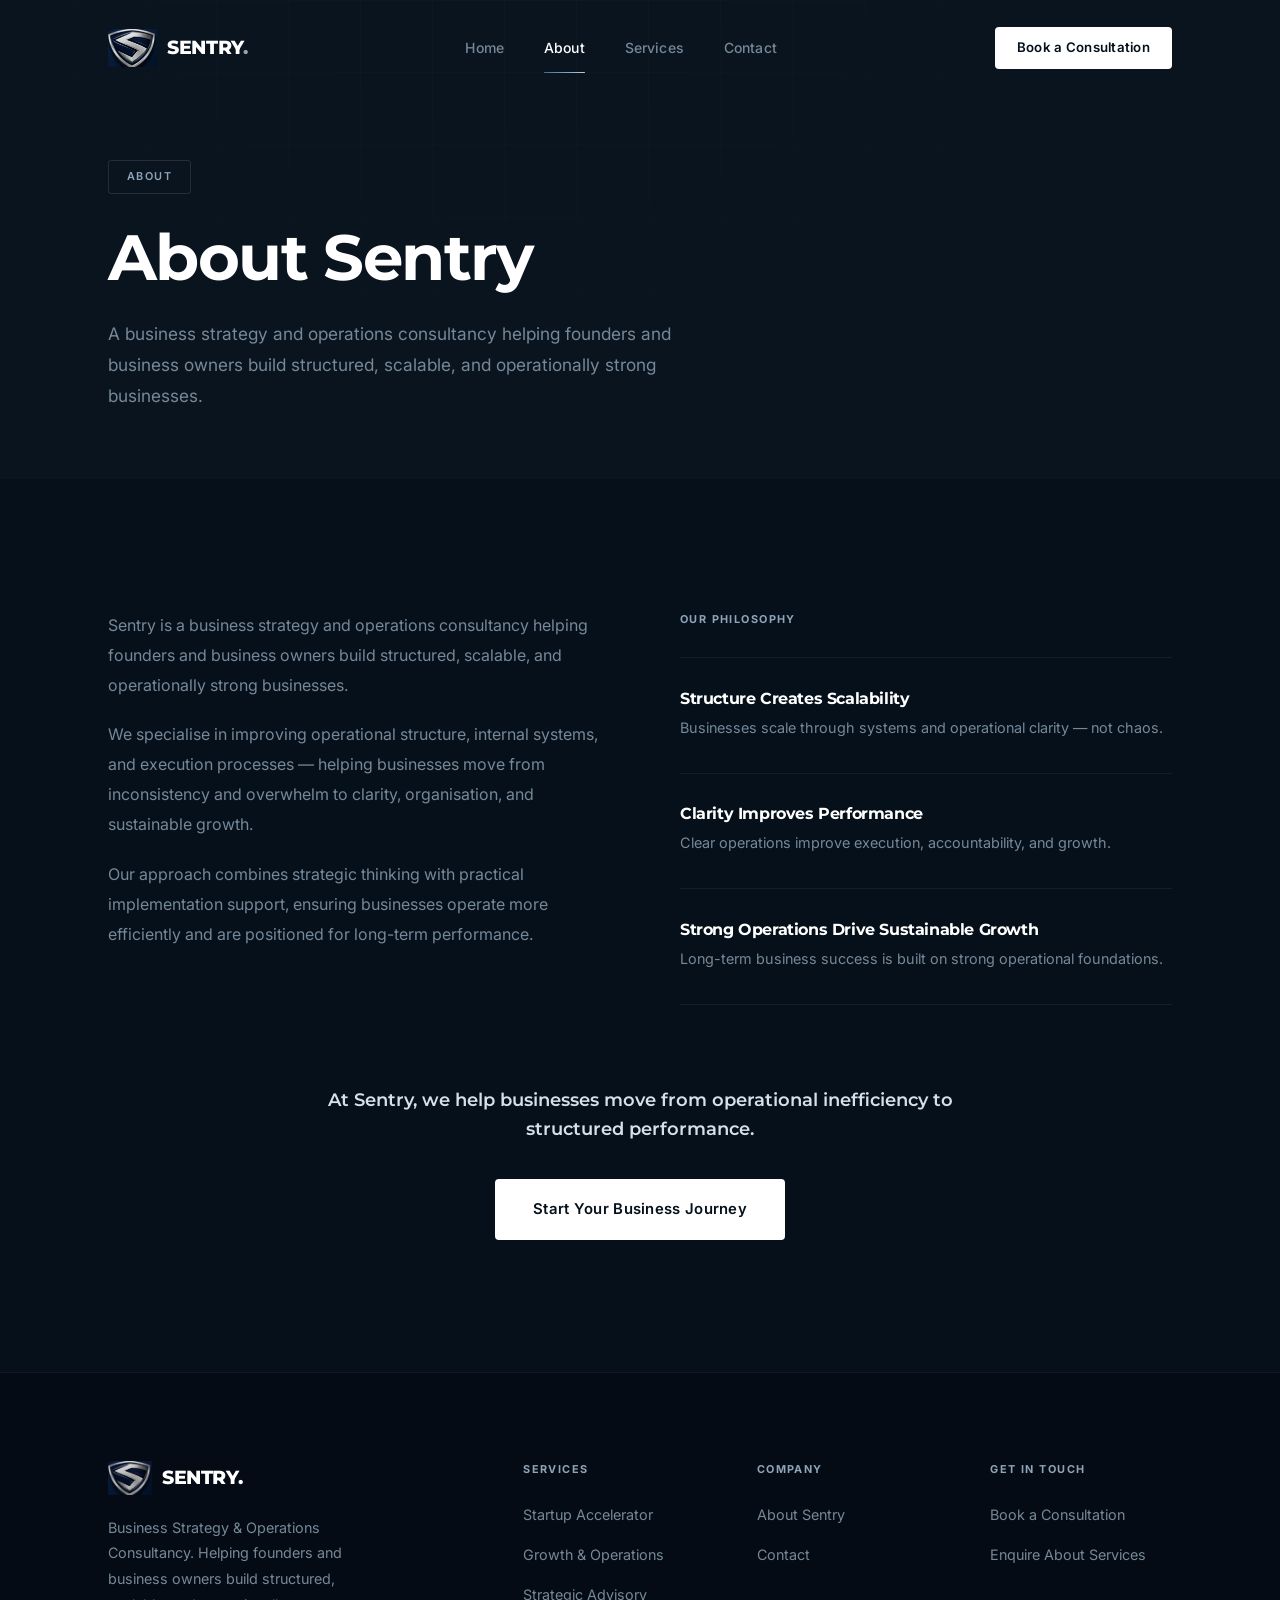
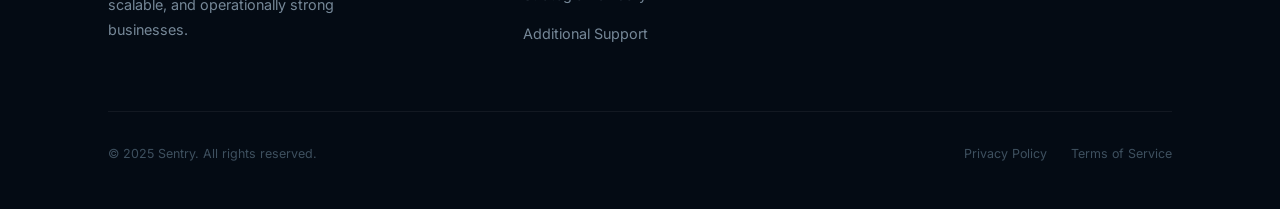
==== commit 655a3283: "make it  responsive" ====
--- a/about.html
+++ b/about.html
@@ -12,6 +12,7 @@
 
   <link rel="stylesheet" href="assets/css/styles.css" />
   <link rel="stylesheet" href="assets/css/animations.css" />
+  <link rel="stylesheet" href="assets/css/responsive.css" />
 </head>
 <body>
 
--- a/assets/css/animations.css
+++ b/assets/css/animations.css
@@ -535,3 +535,362 @@
 @media (max-width: 1024px) {
   .service-card:hover { transform: translateY(-7px); }
 }
+
+/* ============================================================
+   21. 3D TESTIMONIAL CAROUSEL
+   ============================================================ */
+
+/* Section background */
+.testi-section { background: var(--bg-mid); }
+
+/* Outer wrapper — sets perspective origin for 3D */
+.carousel-wrapper {
+  position: relative;
+  overflow: hidden;
+  padding-bottom: 20px;
+  -webkit-user-select: none;
+  user-select: none;
+  -webkit-tap-highlight-color: transparent;
+}
+
+/* Track — preserve-3d so children share the 3D space */
+.carousel-track {
+  position: relative;
+  width: 100%;
+  height: 360px;
+  perspective: 1200px;
+  perspective-origin: 50% 50%;
+}
+
+/* ── Card base ─────────────────────────────────────────────── */
+.testi-card {
+  position: absolute;
+  left: 50%;
+  top: 0;
+  width: 420px;
+  max-width: calc(100vw - 48px);
+  cursor: pointer;
+  outline: none;
+  transform: translateX(-50%) translateZ(-200px) scale(0.55);
+  opacity: 0;
+  z-index: 1;
+  pointer-events: none;
+  transition:
+    transform  .65s cubic-bezier(0.25, 1, 0.50, 1),
+    opacity    .65s cubic-bezier(0.25, 1, 0.50, 1),
+    z-index      0s linear .32s;
+  will-change: transform, opacity;
+}
+
+/* ── Position classes (set by JS) ─────────────────────────── */
+
+.testi-card.is-center {
+  transform: translateX(-50%) translateZ(80px) scale(1.04);
+  opacity: 1;
+  z-index: 10;
+  cursor: default;
+  pointer-events: all;
+  transition:
+    transform .65s cubic-bezier(0.25, 1, 0.50, 1),
+    opacity   .65s cubic-bezier(0.25, 1, 0.50, 1);
+}
+
+.testi-card.is-right-1 {
+  transform: translateX(calc(-50% + 370px)) translateZ(-50px) rotateY(-13deg) scale(0.86);
+  opacity: 0.55;
+  z-index: 6;
+  pointer-events: all;
+  transition:
+    transform .65s cubic-bezier(0.25, 1, 0.50, 1),
+    opacity   .65s cubic-bezier(0.25, 1, 0.50, 1);
+}
+
+.testi-card.is-left-1 {
+  transform: translateX(calc(-50% - 370px)) translateZ(-50px) rotateY(13deg) scale(0.86);
+  opacity: 0.55;
+  z-index: 6;
+  pointer-events: all;
+  transition:
+    transform .65s cubic-bezier(0.25, 1, 0.50, 1),
+    opacity   .65s cubic-bezier(0.25, 1, 0.50, 1);
+}
+
+.testi-card.is-right-2 {
+  transform: translateX(calc(-50% + 640px)) translateZ(-120px) rotateY(-22deg) scale(0.68);
+  opacity: 0.18;
+  z-index: 3;
+  pointer-events: none;
+  transition:
+    transform .65s cubic-bezier(0.25, 1, 0.50, 1),
+    opacity   .65s cubic-bezier(0.25, 1, 0.50, 1);
+}
+
+.testi-card.is-left-2 {
+  transform: translateX(calc(-50% - 640px)) translateZ(-120px) rotateY(22deg) scale(0.68);
+  opacity: 0.18;
+  z-index: 3;
+  pointer-events: none;
+  transition:
+    transform .65s cubic-bezier(0.25, 1, 0.50, 1),
+    opacity   .65s cubic-bezier(0.25, 1, 0.50, 1);
+}
+
+.testi-card.is-hidden {
+  transform: translateX(-50%) translateZ(-260px) scale(0.5);
+  opacity: 0;
+  z-index: 1;
+  pointer-events: none;
+}
+
+/* ── Card inner panel ──────────────────────────────────────── */
+.testi-card-inner {
+  background: var(--bg-card);
+  border: 1px solid var(--border);
+  border-radius: 8px;
+  padding: 40px 36px;
+  display: flex;
+  flex-direction: column;
+  gap: 22px;
+  height: 100%;
+  transition:
+    border-color .35s var(--ease-smooth),
+    box-shadow   .35s var(--ease-smooth);
+}
+
+.testi-card.is-center .testi-card-inner {
+  border-color: rgba(61, 111, 159, .42);
+  box-shadow:
+    0 24px 64px rgba(0, 0, 0, .55),
+    0  0  48px rgba(61, 111, 159, .12);
+}
+
+/* ── Stars ─────────────────────────────────────────────────── */
+.testi-stars {
+  color: #c4a45a;
+  font-size: .85rem;
+  letter-spacing: 3px;
+}
+
+/* ── Quote ─────────────────────────────────────────────────── */
+.testi-text {
+  font-size: .9rem;
+  color: var(--text-muted);
+  line-height: 1.82;
+  font-style: italic;
+  flex: 1;
+}
+
+/* ── Author ────────────────────────────────────────────────── */
+.testi-author {
+  display: flex;
+  align-items: center;
+  gap: 14px;
+  padding-top: 18px;
+  border-top: 1px solid var(--border);
+}
+
+.testi-avatar {
+  width: 42px;
+  height: 42px;
+  border-radius: 50%;
+  background: linear-gradient(135deg, var(--accent), var(--accent-mid));
+  display: flex;
+  align-items: center;
+  justify-content: center;
+  font-size: .82rem;
+  font-weight: 700;
+  color: var(--white);
+  flex-shrink: 0;
+}
+
+.testi-name {
+  font-size: .9rem;
+  font-weight: 600;
+  color: var(--white);
+  margin-bottom: 2px;
+}
+
+.testi-role {
+  font-size: .76rem;
+  color: var(--text-muted);
+}
+
+/* ── Controls ──────────────────────────────────────────────── */
+.carousel-controls {
+  display: flex;
+  align-items: center;
+  justify-content: center;
+  gap: 20px;
+  margin-top: 44px;
+  position: relative;
+  z-index: 20;
+}
+
+.carousel-btn {
+  width: 46px;
+  height: 46px;
+  border-radius: 50%;
+  border: 1px solid var(--border-md);
+  background: transparent;
+  color: var(--text-muted);
+  font-size: 1rem;
+  cursor: pointer;
+  display: flex;
+  align-items: center;
+  justify-content: center;
+  transition:
+    border-color .22s var(--ease-smooth),
+    color        .22s var(--ease-smooth),
+    background   .22s var(--ease-smooth),
+    transform    .22s var(--ease-out-quart);
+}
+
+.carousel-btn:hover {
+  border-color: var(--border-light);
+  color: var(--white);
+  background: rgba(255,255,255,.04);
+  transform: scale(1.08);
+}
+
+.carousel-btn:active { transform: scale(0.93); transition-duration: .1s; }
+
+.carousel-btn svg {
+  width: 16px;
+  height: 16px;
+  stroke: currentColor;
+  fill: none;
+  stroke-width: 2;
+  stroke-linecap: round;
+  stroke-linejoin: round;
+}
+
+/* ── Dots ──────────────────────────────────────────────────── */
+.carousel-dots {
+  display: flex;
+  align-items: center;
+  gap: 8px;
+}
+
+.carousel-dot {
+  width: 6px;
+  height: 6px;
+  border-radius: 50%;
+  border: none;
+  background: var(--text-dim);
+  cursor: pointer;
+  padding: 0;
+  transition:
+    width      .30s var(--ease-out-expo),
+    background .25s var(--ease-smooth),
+    border-radius .30s var(--ease-out-expo);
+}
+
+.carousel-dot.is-active {
+  width: 22px;
+  border-radius: 3px;
+  background: var(--silver-light);
+}
+
+/* ── Carousel responsive overrides ────────────────────────── */
+
+/* Tablet (≤1024px): hide far cards, tighten side offset */
+@media (max-width: 1024px) {
+  .testi-card { width: 360px; }
+  .testi-card.is-left-1  { transform: translateX(calc(-50% - 300px)) translateZ(-50px) rotateY(13deg) scale(0.86); }
+  .testi-card.is-right-1 { transform: translateX(calc(-50% + 300px)) translateZ(-50px) rotateY(-13deg) scale(0.86); }
+  .testi-card.is-left-2,
+  .testi-card.is-right-2 { opacity: 0; pointer-events: none; }
+}
+
+/* Mobile (≤768px): flat single-card view, no 3D */
+@media (max-width: 768px) {
+  .carousel-track {
+    height: auto;
+    perspective: none;
+    min-height: 280px;
+  }
+
+  .testi-card {
+    position: relative;
+    left: auto;
+    top: auto;
+    width: 100%;
+    max-width: 100%;
+    transform: none !important;
+    opacity: 0;
+    z-index: 1;
+    pointer-events: none;
+    display: none;
+    transition: opacity .4s var(--ease-smooth);
+  }
+
+  .testi-card.is-center {
+    display: block;
+    opacity: 1;
+    pointer-events: all;
+    transform: none !important;
+  }
+
+  .testi-card-inner { padding: 28px 24px; gap: 18px; }
+
+  .carousel-controls { margin-top: 28px; gap: 16px; }
+  .carousel-btn { width: 44px; height: 44px; }
+}
+
+/* ============================================================
+   22. TOUCH-DEVICE OVERRIDES
+   ============================================================ */
+
+@media (hover: none) and (pointer: coarse) {
+
+  /* Disable desktop hover states */
+  .service-card:hover {
+    transform: none !important;
+    border-color: var(--border) !important;
+    box-shadow: none !important;
+  }
+  .service-card:hover::before { height: 0 !important; }
+  .service-card:hover .sc-outcome-block {
+    border-color: var(--border) !important;
+    background: rgba(255,255,255,.025) !important;
+  }
+
+  .support-item:hover { background: transparent; }
+  .support-item:hover .support-dash { width: 28px; background: var(--accent-mid); }
+  .support-item:hover span { color: var(--text-primary); }
+
+  .why-item:hover { background: transparent; padding-left: 0 !important; }
+
+  /* Disable ambient glow on btn-primary (saves battery) */
+  .btn-primary { animation: none; }
+
+  /* Ensure all tap targets ≥ 44px */
+  .btn        { min-height: 48px; }
+  .carousel-btn { min-width: 48px; min-height: 48px; }
+  .carousel-dot { min-width: 24px; min-height: 24px; }
+  .nav-links a  { min-height: 44px; }
+}
+
+/* ============================================================
+   23. LARGE SCREEN OVERRIDES (≥1441px)
+   ============================================================ */
+
+@media (min-width: 1441px) {
+  .testi-card { width: 460px; }
+  .testi-card.is-left-1  { transform: translateX(calc(-50% - 430px)) translateZ(-50px) rotateY(13deg) scale(0.86); }
+  .testi-card.is-right-1 { transform: translateX(calc(-50% + 430px)) translateZ(-50px) rotateY(-13deg) scale(0.86); }
+  .testi-card.is-left-2  { transform: translateX(calc(-50% - 750px)) translateZ(-120px) rotateY(22deg) scale(0.68); }
+  .testi-card.is-right-2 { transform: translateX(calc(-50% + 750px)) translateZ(-120px) rotateY(-22deg) scale(0.68); }
+  .carousel-track { height: 400px; }
+}
+
+/* ============================================================
+   24. LANDSCAPE MOBILE OVERRIDE
+   ============================================================ */
+
+@media (max-height: 520px) and (orientation: landscape) {
+  .hero { min-height: 0; padding: 90px 0 60px; }
+  .hero-scroll-hint { display: none; }
+  nav { padding: 10px 0; }
+  nav.scrolled { padding: 8px 0; }
+}
--- a/assets/css/responsive.css
+++ b/assets/css/responsive.css
@@ -0,0 +1,284 @@
+/* ============================================================
+   SENTRY — Responsive System  (Mobile-First)
+   Load LAST — after styles.css and animations.css
+   ============================================================ */
+
+/* ─── 1. Fluid Design Tokens ──────────────────────────────── */
+:root {
+  /* Fluid type scale  (min  | fluid | max) */
+  --fs-2xs:  clamp(.65rem,  .63rem + .10vw, .72rem);
+  --fs-xs:   clamp(.72rem,  .70rem + .12vw, .80rem);
+  --fs-sm:   clamp(.80rem,  .77rem + .16vw, .90rem);
+  --fs-base: clamp(.90rem,  .86rem + .22vw, 1.02rem);
+  --fs-md:   clamp(1.00rem, .94rem + .32vw, 1.20rem);
+  --fs-lg:   clamp(1.10rem, .98rem + .62vw, 1.60rem);
+  --fs-xl:   clamp(1.30rem, 1.05rem + 1.32vw, 2.10rem);
+  --fs-2xl:  clamp(1.70rem, 1.20rem + 2.50vw, 3.00rem);
+  --fs-3xl:  clamp(2.10rem, 1.35rem + 3.80vw, 4.00rem);
+  --fs-hero: clamp(2.20rem, 1.30rem + 5.50vw, 4.80rem);
+
+  /* Fluid spacing scale */
+  --sp-3xs: clamp(.25rem, .22rem + .16vw, .40rem);
+  --sp-2xs: clamp(.40rem, .36rem + .22vw, .60rem);
+  --sp-xs:  clamp(.60rem, .54rem + .30vw, .90rem);
+  --sp-sm:  clamp(.80rem, .70rem + .52vw, 1.30rem);
+  --sp-md:  clamp(1.20rem, .95rem + 1.30vw, 2.40rem);
+  --sp-lg:  clamp(2.00rem, 1.30rem + 3.60vw, 5.00rem);
+  --sp-xl:  clamp(3.50rem, 2.00rem + 7.80vw, 10.0rem);
+  --sp-2xl: clamp(5.00rem, 2.80rem + 11.0vw, 14.0rem);
+
+  /* Fluid container padding */
+  --pad: clamp(1.25rem, 4vw, 3rem);
+
+  /* Touch target minimum */
+  --touch-target: 44px;
+}
+
+/* ─── 2. Global Base Overrides ────────────────────────────── */
+
+/* Use fluid base font */
+body { font-size: var(--fs-base); }
+
+/* Fluid container */
+.container {
+  padding-left:  var(--pad);
+  padding-right: var(--pad);
+}
+
+/* Fluid section vertical padding */
+.section       { padding-top: var(--sp-xl); padding-bottom: var(--sp-xl); }
+.cta-section   { padding-top: var(--sp-xl); padding-bottom: var(--sp-xl); }
+.page-hero     { padding-top: clamp(7rem, 6rem + 5vw, 12rem); padding-bottom: var(--sp-lg); }
+
+/* Section header spacing */
+.section-header { margin-bottom: var(--sp-lg); }
+
+/* ─── 3. Fluid Typography ─────────────────────────────────── */
+
+.hero-headline   { font-size: var(--fs-hero); }
+.hero-statement  { font-size: var(--fs-lg); }
+.hero-sub        { font-size: var(--fs-base); }
+
+.section-title   { font-size: var(--fs-2xl); }
+.page-title      { font-size: var(--fs-3xl); }
+.cta-headline    { font-size: var(--fs-2xl); }
+
+.sc-title        { font-size: var(--fs-md); }
+.why-title       { font-size: var(--fs-md); }
+.intro-highlight { font-size: var(--fs-md); }
+
+/* Footer */
+.footer-logo     { font-size: var(--fs-md); }
+.footer-desc     { font-size: var(--fs-sm); }
+.footer-links a  { font-size: var(--fs-sm); }
+
+/* ─── 4. Fluid Images ─────────────────────────────────────── */
+
+img {
+  max-width: 100%;
+  height: auto;
+  display: block;
+}
+
+.nav-logo img    { height: clamp(28px, 3.5vw, 38px); width: auto; }
+.footer-logo img { height: clamp(24px, 3vw, 34px);   width: auto; }
+
+/* ─── 5. Navigation — Fluid ───────────────────────────────── */
+
+.nav-inner {
+  padding-left:  var(--pad);
+  padding-right: var(--pad);
+}
+
+.nav-links a {
+  min-height: var(--touch-target);
+  display: inline-flex;
+  align-items: center;
+}
+
+/* ─── 6. Smooth All-Platform Scrolling ───────────────────── */
+
+html { scroll-behavior: smooth; -webkit-overflow-scrolling: touch; }
+
+/* ─── 7. Fluid Service Cards ─────────────────────────────── */
+
+.service-card { padding: clamp(28px, 4vw, 56px); }
+
+.service-card-inner {
+  gap: clamp(24px, 4vw, 64px);
+}
+
+/* ─── 8. Carousel card min-height ───────────────────────── */
+
+.testi-card-inner { min-height: 260px; }
+
+/* ─── 9. BREAKPOINT: 320px – 480px (mobile small) ──────── */
+
+@media (max-width: 480px) {
+
+  /* Nav */
+  nav           { padding: 16px 0; }
+  nav.scrolled  { padding: 12px 0; }
+
+  /* Hero */
+  .hero         { padding-top: 100px; padding-bottom: 80px; }
+  .hero-cta     {
+    flex-direction: column;
+    align-items: stretch;
+    gap: 12px;
+    width: 100%;
+  }
+  .hero-cta .btn {
+    width: 100%;
+    justify-content: center;
+    min-height: 52px;
+  }
+
+  /* Intro */
+  .intro-grid          { grid-template-columns: 1fr; gap: var(--sp-md); }
+  .intro-heading-sticky{ position: static; }
+
+  /* Services */
+  .services-list       { gap: 20px; }
+  .service-card-inner  { grid-template-columns: 1fr; gap: var(--sp-md); }
+
+  /* Support */
+  .support-grid        { grid-template-columns: 1fr; border-left: none; }
+  .support-item        { border-right: none; padding: 22px 0; }
+
+  /* Why */
+  .why-item            { grid-template-columns: 1fr; gap: 6px; padding: 26px 0; }
+
+  /* CTA */
+  .cta-pillars         { gap: 8px 8px; }
+  .cta-pillars span    { font-size: .7rem; padding: 7px 12px; }
+  .cta-content         { padding: 0 4px; }
+
+  /* Footer */
+  .footer-grid         { grid-template-columns: 1fr; gap: var(--sp-md); }
+  .footer-bottom       { flex-direction: column; text-align: center; gap: 10px; }
+  .footer-legal        { flex-wrap: wrap; justify-content: center; gap: 14px; }
+
+  /* About */
+  .about-body          { grid-template-columns: 1fr; gap: var(--sp-md); }
+  .contact-body        { grid-template-columns: 1fr; gap: var(--sp-md); }
+}
+
+/* ─── 10. BREAKPOINT: 481px – 768px (mobile / tablet-portrait) ── */
+
+@media (max-width: 768px) {
+
+  /* Nav converts to hamburger */
+  .nav-links, .nav-cta { display: none; }
+  .hamburger            { display: flex; }
+
+  /* Hero */
+  .hero      { padding-top: 110px; padding-bottom: 90px; }
+  .hero-cta  { flex-direction: column; align-items: center; gap: 12px; }
+
+  /* Layouts */
+  .intro-grid          { grid-template-columns: 1fr; gap: var(--sp-md); }
+  .intro-heading-sticky{ position: static; }
+  .service-card-inner  { grid-template-columns: 1fr; gap: var(--sp-md); }
+  .about-body          { grid-template-columns: 1fr; gap: var(--sp-md); }
+  .contact-body        { grid-template-columns: 1fr; gap: var(--sp-md); }
+
+  /* Support */
+  .support-grid        { grid-template-columns: 1fr; border-left: none; }
+  .support-item        { border-right: none; padding: 28px 0; }
+
+  /* Why */
+  .why-item            { grid-template-columns: 1fr; gap: 8px; padding: 32px 0; }
+
+  /* Footer */
+  .footer-grid         { grid-template-columns: 1fr 1fr; }
+  .footer-bottom       { flex-direction: column; text-align: center; }
+}
+
+/* ─── 11. BREAKPOINT: 769px – 1024px (tablet landscape) ───── */
+
+@media (max-width: 1024px) {
+
+  /* Service cards collapse to single column internally */
+  .service-card-inner  { grid-template-columns: 1fr; gap: var(--sp-md); }
+
+  /* 2-col layouts collapse */
+  .intro-grid          { grid-template-columns: 1fr; gap: var(--sp-md); }
+  .intro-heading-sticky{ position: static; }
+  .about-body          { grid-template-columns: 1fr; gap: var(--sp-md); }
+  .contact-body        { grid-template-columns: 1fr; gap: var(--sp-md); }
+
+  /* Footer 2-col */
+  .footer-grid         { grid-template-columns: 1fr 1fr; gap: var(--sp-md); }
+
+  /* Support 2-col */
+  .support-grid        { grid-template-columns: repeat(2, 1fr); }
+}
+
+/* ─── 12. BREAKPOINT: 1025px – 1440px (desktop) ────────────── */
+
+@media (min-width: 1025px) and (max-width: 1440px) {
+  /* Standard desktop — base styles apply, no overrides needed */
+}
+
+/* ─── 13. BREAKPOINT: 1441px+ (large / 4K) ─────────────────── */
+
+@media (min-width: 1441px) {
+  .container    { max-width: 1340px; }
+
+  .section      { padding-top: clamp(10rem, 12vw, 16rem); padding-bottom: clamp(10rem, 12vw, 16rem); }
+  .cta-section  { padding-top: clamp(12rem, 14vw, 18rem); padding-bottom: clamp(12rem, 14vw, 18rem); }
+
+  .service-card { padding: 72px 80px; }
+  .service-card-inner { gap: 80px; }
+
+  .why-item     { padding: 60px 0; }
+}
+
+/* ─── 14. Orientation: landscape mobile ─────────────────────── */
+
+@media (max-height: 520px) and (orientation: landscape) {
+  .hero     { padding-top: 80px; padding-bottom: 60px; }
+  nav       { padding: 10px 0; }
+  nav.scrolled { padding: 8px 0; }
+}
+
+/* ─── 15. Touch — Pointer-Coarse Devices ─────────────────── */
+
+@media (hover: none) and (pointer: coarse) {
+
+  /* Minimum tap-target sizes */
+  .btn           { min-height: 50px; }
+  .carousel-btn  { min-width: 50px; min-height: 50px; }
+  .carousel-dot  { min-width: 22px; min-height: 22px; }
+  .nav-links a   { min-height: var(--touch-target); }
+  .footer-links a{ min-height: var(--touch-target); display: flex; align-items: center; }
+
+  /* Remove hover-dependent layout shifts */
+  .why-item:hover       { padding-left: 0 !important; }
+  .philosophy-item:hover{ padding-left: 0 !important; }
+  .footer-links a:hover { transform: none; }
+}
+
+/* ─── 16. Fluid contact form ──────────────────────────────── */
+
+.form-input,
+.form-textarea {
+  font-size: var(--fs-base);
+  padding: clamp(12px, 1.5vw, 16px) clamp(14px, 2vw, 20px);
+}
+
+/* ─── 17. Print ───────────────────────────────────────────── */
+
+@media print {
+  nav,
+  .mobile-nav,
+  .hero-scroll-hint,
+  .carousel-controls,
+  .cta-section,
+  footer { display: none !important; }
+
+  .reveal { opacity: 1 !important; transform: none !important; }
+  body    { background: #fff !important; color: #111 !important; }
+  a       { color: inherit; text-decoration: none; }
+}
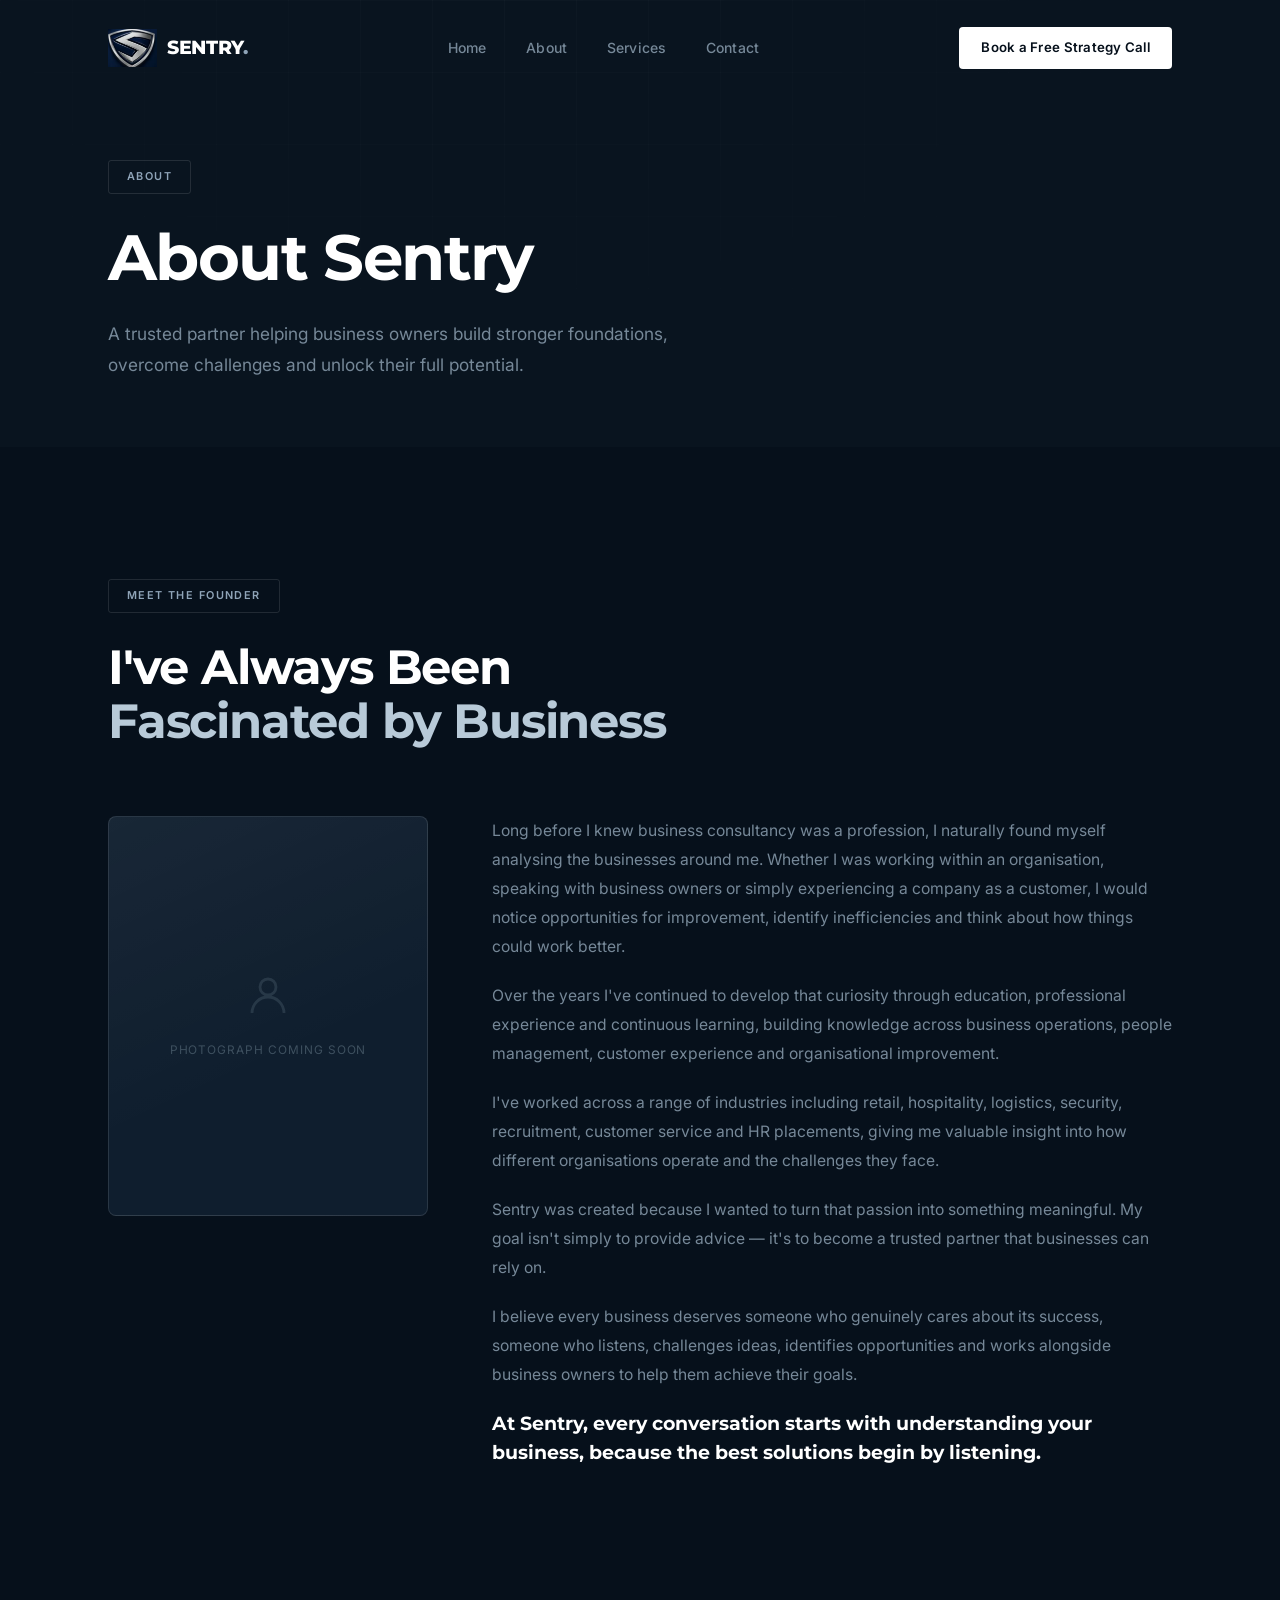
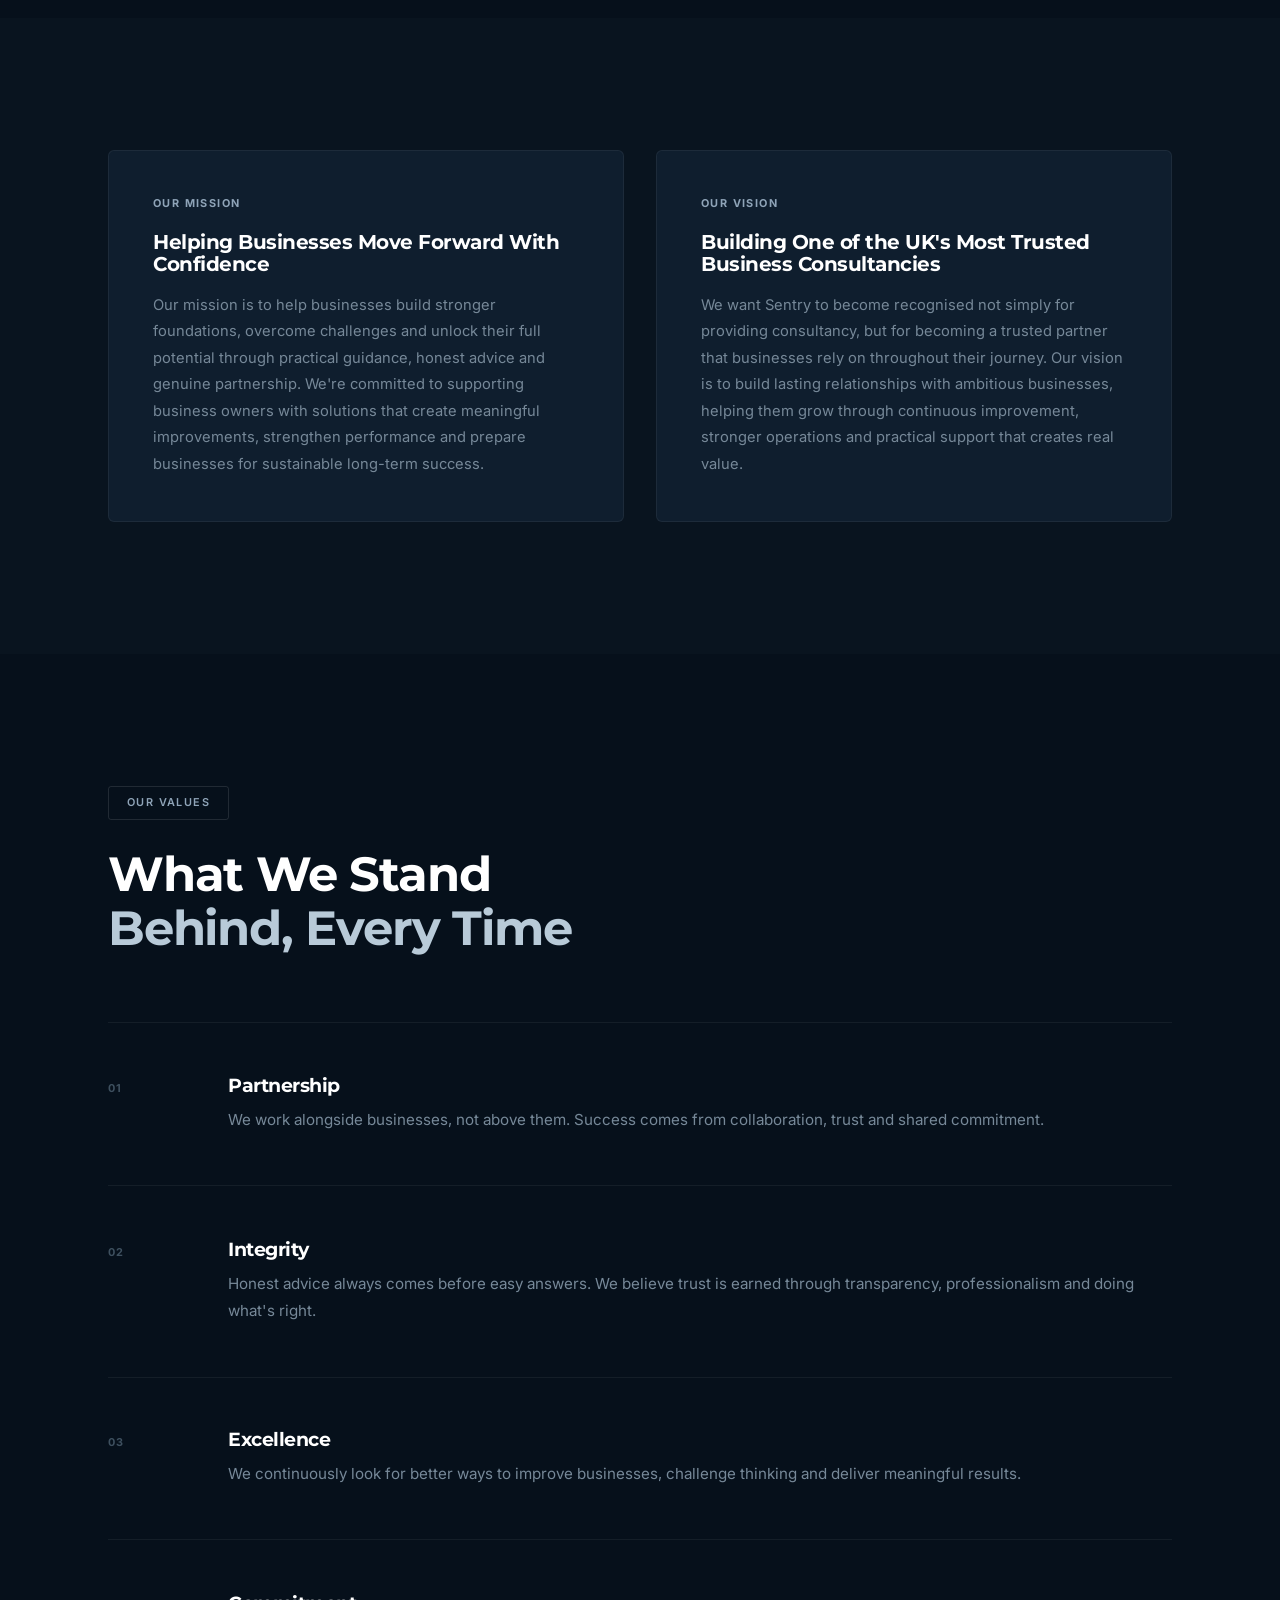
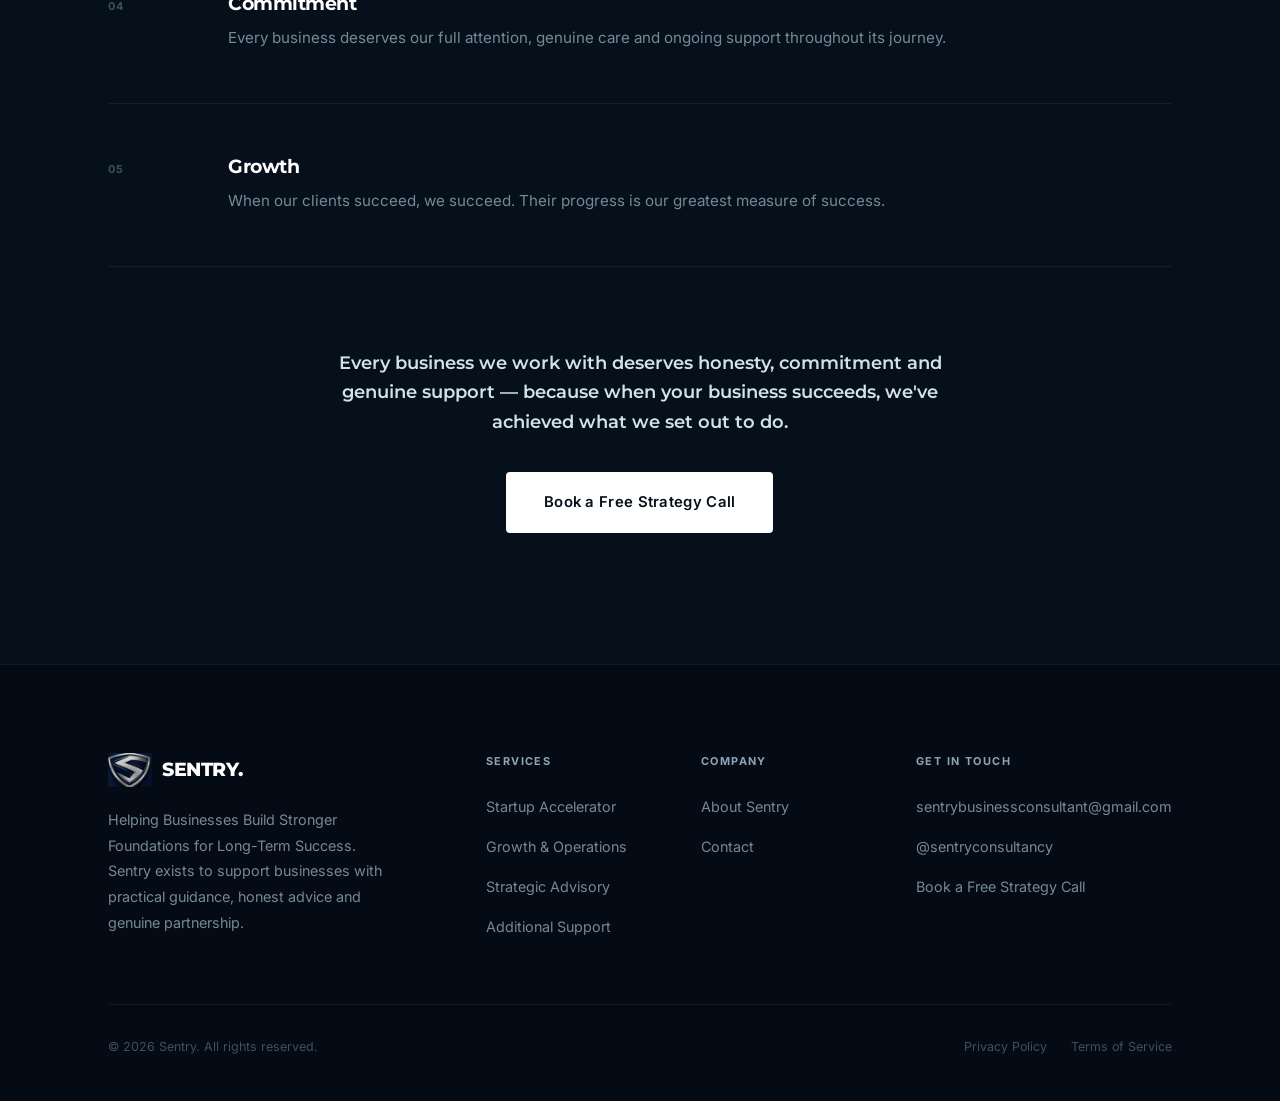
==== commit 2fe28eeb: "update" ====
--- a/about.html
+++ b/about.html
@@ -4,7 +4,7 @@
   <meta charset="UTF-8" />
   <meta name="viewport" content="width=device-width, initial-scale=1.0" />
   <title>About — Sentry Business Consultancy</title>
-  <meta name="description" content="Sentry is a business strategy and operations consultancy helping founders and business owners build structured, scalable, and operationally strong businesses." />
+  <meta name="description" content="Meet the founder of Sentry and learn about our mission, vision and values — a trusted partner helping businesses build stronger foundations for long-term success." />
 
   <link rel="preconnect" href="https://fonts.googleapis.com" />
   <link rel="preconnect" href="https://fonts.gstatic.com" crossorigin />
@@ -30,7 +30,7 @@
         <li><a href="contact.html">Contact</a></li>
       </ul>
       <div class="nav-cta">
-        <a href="contact.html" class="btn btn-primary btn-sm">Book a Consultation</a>
+        <a href="contact.html" class="btn btn-primary btn-sm">Book a Free Strategy Call</a>
       </div>
       <button type="button" class="hamburger" id="hamburger" aria-label="Open menu" aria-expanded="false">
         <span></span><span></span><span></span>
@@ -45,7 +45,7 @@
     <a href="about.html">About</a>
     <a href="index.html#services">Services</a>
     <a href="contact.html">Contact</a>
-    <a href="contact.html" class="btn btn-primary">Book a Consultation</a>
+    <a href="contact.html" class="btn btn-primary">Book a Free Strategy Call</a>
   </div>
 
   <!-- ─── PAGE HERO ───────────────────────────────────────── -->
@@ -55,54 +55,121 @@
         <div class="tag">About</div>
         <h1 class="page-title">About Sentry</h1>
         <p class="page-sub">
-          A business strategy and operations consultancy helping founders and business owners build structured, scalable, and operationally strong businesses.
+          A trusted partner helping business owners build stronger foundations, overcome challenges and unlock their full potential.
         </p>
       </div>
     </div>
   </section>
 
-  <!-- ─── ABOUT CONTENT ───────────────────────────────────── -->
-  <section class="section">
-    <div class="container">
-      <div class="about-body">
-
-        <div class="about-text">
-          <p class="reveal">
-            Sentry is a business strategy and operations consultancy helping founders and business owners build structured, scalable, and operationally strong businesses.
-          </p>
-          <p class="reveal">
-            We specialise in improving operational structure, internal systems, and execution processes — helping businesses move from inconsistency and overwhelm to clarity, organisation, and sustainable growth.
-          </p>
-          <p class="reveal">
-            Our approach combines strategic thinking with practical implementation support, ensuring businesses operate more efficiently and are positioned for long-term performance.
-          </p>
-        </div>
-
-        <div class="about-philosophy-col">
-          <p class="about-philosophy-title reveal">Our Philosophy</p>
-          <div class="philosophy-list">
-            <div class="philosophy-item reveal">
-              <h3 class="philosophy-title">Structure Creates Scalability</h3>
-              <p class="philosophy-desc">Businesses scale through systems and operational clarity — not chaos.</p>
-            </div>
-            <div class="philosophy-item reveal">
-              <h3 class="philosophy-title">Clarity Improves Performance</h3>
-              <p class="philosophy-desc">Clear operations improve execution, accountability, and growth.</p>
-            </div>
-            <div class="philosophy-item reveal">
-              <h3 class="philosophy-title">Strong Operations Drive Sustainable Growth</h3>
-              <p class="philosophy-desc">Long-term business success is built on strong operational foundations.</p>
-            </div>
-          </div>
-        </div>
-
+  <!-- ─── MEET THE FOUNDER ───────────────────────────────────── -->
+  <section class="section" id="founder">
+    <div class="container">
+      <div class="section-header">
+        <div class="tag reveal">Meet the Founder</div>
+        <h2 class="section-title reveal">I've Always Been<br /><span class="accent-text">Fascinated by Business</span></h2>
+      </div>
+      <div class="founder-grid">
+        <div class="founder-photo reveal" aria-hidden="true">
+          <div class="founder-photo-placeholder">
+            <svg width="48" height="48" viewBox="0 0 24 24" fill="none" stroke="currentColor" stroke-width="1.4">
+              <circle cx="12" cy="8" r="4"></circle>
+              <path d="M4 21c0-4.4 3.6-8 8-8s8 3.6 8 8"></path>
+            </svg>
+            <span>Photograph coming soon</span>
+          </div>
+        </div>
+        <div class="founder-text">
+          <p class="reveal">
+            Long before I knew business consultancy was a profession, I naturally found myself analysing the businesses around me. Whether I was working within an organisation, speaking with business owners or simply experiencing a company as a customer, I would notice opportunities for improvement, identify inefficiencies and think about how things could work better.
+          </p>
+          <p class="reveal">
+            Over the years I've continued to develop that curiosity through education, professional experience and continuous learning, building knowledge across business operations, people management, customer experience and organisational improvement.
+          </p>
+          <p class="reveal">
+            I've worked across a range of industries including retail, hospitality, logistics, security, recruitment, customer service and HR placements, giving me valuable insight into how different organisations operate and the challenges they face.
+          </p>
+          <p class="reveal">
+            Sentry was created because I wanted to turn that passion into something meaningful. My goal isn't simply to provide advice — it's to become a trusted partner that businesses can rely on.
+          </p>
+          <p class="reveal">
+            I believe every business deserves someone who genuinely cares about its success, someone who listens, challenges ideas, identifies opportunities and works alongside business owners to help them achieve their goals.
+          </p>
+          <p class="founder-lead reveal">
+            At Sentry, every conversation starts with understanding your business, because the best solutions begin by listening.
+          </p>
+        </div>
+      </div>
+    </div>
+  </section>
+
+  <!-- ─── MISSION & VISION ───────────────────────────────────── -->
+  <section class="section section--dark" id="mission-vision">
+    <div class="container">
+      <div class="mv-grid">
+        <div class="mv-card reveal">
+          <p class="mv-label">Our Mission</p>
+          <h3 class="mv-title">Helping Businesses Move Forward With Confidence</h3>
+          <p class="mv-text">Our mission is to help businesses build stronger foundations, overcome challenges and unlock their full potential through practical guidance, honest advice and genuine partnership. We're committed to supporting business owners with solutions that create meaningful improvements, strengthen performance and prepare businesses for sustainable long-term success.</p>
+        </div>
+        <div class="mv-card reveal reveal-delay-1">
+          <p class="mv-label">Our Vision</p>
+          <h3 class="mv-title">Building One of the UK's Most Trusted Business Consultancies</h3>
+          <p class="mv-text">We want Sentry to become recognised not simply for providing consultancy, but for becoming a trusted partner that businesses rely on throughout their journey. Our vision is to build lasting relationships with ambitious businesses, helping them grow through continuous improvement, stronger operations and practical support that creates real value.</p>
+        </div>
+      </div>
+    </div>
+  </section>
+
+  <!-- ─── OUR VALUES ─────────────────────────────────────────── -->
+  <section class="section" id="values">
+    <div class="container">
+      <div class="section-header">
+        <div class="tag reveal">Our Values</div>
+        <h2 class="section-title reveal">What We Stand<br /><span class="accent-text">Behind, Every Time</span></h2>
+      </div>
+      <div class="why-list">
+        <div class="why-item reveal">
+          <div class="why-number">01</div>
+          <div class="why-content">
+            <h3 class="why-title">Partnership</h3>
+            <p class="why-desc">We work alongside businesses, not above them. Success comes from collaboration, trust and shared commitment.</p>
+          </div>
+        </div>
+        <div class="why-item reveal">
+          <div class="why-number">02</div>
+          <div class="why-content">
+            <h3 class="why-title">Integrity</h3>
+            <p class="why-desc">Honest advice always comes before easy answers. We believe trust is earned through transparency, professionalism and doing what's right.</p>
+          </div>
+        </div>
+        <div class="why-item reveal">
+          <div class="why-number">03</div>
+          <div class="why-content">
+            <h3 class="why-title">Excellence</h3>
+            <p class="why-desc">We continuously look for better ways to improve businesses, challenge thinking and deliver meaningful results.</p>
+          </div>
+        </div>
+        <div class="why-item reveal">
+          <div class="why-number">04</div>
+          <div class="why-content">
+            <h3 class="why-title">Commitment</h3>
+            <p class="why-desc">Every business deserves our full attention, genuine care and ongoing support throughout its journey.</p>
+          </div>
+        </div>
+        <div class="why-item reveal">
+          <div class="why-number">05</div>
+          <div class="why-content">
+            <h3 class="why-title">Growth</h3>
+            <p class="why-desc">When our clients succeed, we succeed. Their progress is our greatest measure of success.</p>
+          </div>
+        </div>
       </div>
 
       <div class="about-final">
         <p class="reveal">
-          At Sentry, we help businesses move from operational inefficiency to structured performance.
+          Every business we work with deserves honesty, commitment and genuine support — because when your business succeeds, we've achieved what we set out to do.
         </p>
-        <a href="contact.html" class="btn btn-primary btn-lg reveal">Start Your Business Journey</a>
+        <a href="contact.html" class="btn btn-primary btn-lg reveal">Book a Free Strategy Call</a>
       </div>
     </div>
   </section>
@@ -116,7 +183,7 @@
             <img src="imagen/logo.png" alt="Sentry" />
             SENTRY.
           </div>
-          <p class="footer-desc">Business Strategy &amp; Operations Consultancy. Helping founders and business owners build structured, scalable, and operationally strong businesses.</p>
+          <p class="footer-desc">Helping Businesses Build Stronger Foundations for Long-Term Success. Sentry exists to support businesses with practical guidance, honest advice and genuine partnership.</p>
         </div>
         <div>
           <div class="footer-col-title">Services</div>
@@ -137,13 +204,14 @@
         <div>
           <div class="footer-col-title">Get In Touch</div>
           <ul class="footer-links">
-            <li><a href="contact.html">Book a Consultation</a></li>
-            <li><a href="contact.html">Enquire About Services</a></li>
+            <li><a href="mailto:sentrybusinessconsultant@gmail.com">sentrybusinessconsultant@gmail.com</a></li>
+            <li><a href="https://instagram.com/sentryconsultancy" target="_blank" rel="noopener">@sentryconsultancy</a></li>
+            <li><a href="contact.html">Book a Free Strategy Call</a></li>
           </ul>
         </div>
       </div>
       <div class="footer-bottom">
-        <div>© 2025 Sentry. All rights reserved.</div>
+        <div>© 2026 Sentry. All rights reserved.</div>
         <div class="footer-legal">
           <a href="#">Privacy Policy</a>
           <a href="#">Terms of Service</a>
--- a/assets/css/styles.css
+++ b/assets/css/styles.css
@@ -59,6 +59,15 @@
 .section--mid  { background: var(--bg-mid); }
 
 .section-header { margin-bottom: 80px; }
+
+.section-lead {
+  margin-top: 24px;
+  max-width: 720px;
+  font-size: 1.02rem;
+  color: var(--text-muted);
+  line-height: 1.85;
+}
+.section-lead--center { margin-left: auto; margin-right: auto; }
 
 /* ─── 5. Typography ──────────────────────────────────────── */
 h1, h2, h3 {
@@ -225,6 +234,8 @@
   align-items: center;
   justify-content: center;
   gap: 36px;
+  overflow-y: auto;
+  padding: 90px 24px 40px;
 }
 .mobile-nav.open { display: flex; }
 .mobile-nav a {
@@ -906,6 +917,247 @@
   to   { opacity: 1; transform: translateY(0); }
 }
 
+/* ─── 22b. Service Meta (Best For) ───────────────────────── */
+.sc-best {
+  font-size: .875rem;
+  color: var(--text-muted);
+  line-height: 1.7;
+  margin-top: 18px;
+}
+.sc-best-label {
+  font-size: .68rem;
+  font-weight: 700;
+  letter-spacing: .12em;
+  text-transform: uppercase;
+  color: var(--silver);
+  margin-right: 8px;
+}
+
+/* ─── 22c. Statement / Promise Sections ──────────────────── */
+.statement-section { background: var(--bg-dark); }
+.statement-content {
+  max-width: 720px;
+  margin: 0 auto;
+  text-align: center;
+}
+.statement-lead {
+  font-size: 1.02rem;
+  color: var(--text-muted);
+  line-height: 1.85;
+  margin-bottom: 22px;
+}
+.statement-list {
+  list-style: none;
+  display: flex;
+  flex-direction: column;
+  gap: 18px;
+  margin: 40px 0;
+  text-align: left;
+}
+.statement-list li {
+  font-size: .98rem;
+  color: var(--text-primary);
+  line-height: 1.7;
+  padding-left: 28px;
+  position: relative;
+}
+.statement-list li::before {
+  content: '—';
+  position: absolute;
+  left: 0;
+  color: var(--accent-mid);
+}
+.statement-closing {
+  font-family: 'Montserrat', sans-serif;
+  font-size: 1.1rem;
+  font-weight: 700;
+  color: var(--white);
+  margin-top: 32px;
+  padding-top: 28px;
+  border-top: 1px solid var(--border);
+  text-align: center;
+}
+
+/* ─── 22d. Process (How We Work) ─────────────────────────── */
+.process-grid {
+  display: grid;
+  grid-template-columns: repeat(4, 1fr);
+  gap: 40px;
+}
+.process-step { position: relative; padding-top: 8px; }
+.process-num {
+  font-family: 'Montserrat', sans-serif;
+  font-size: 2.4rem;
+  font-weight: 800;
+  color: var(--text-dim);
+  margin-bottom: 18px;
+  line-height: 1;
+}
+.process-title {
+  font-family: 'Montserrat', sans-serif;
+  font-size: 1.05rem;
+  font-weight: 700;
+  color: var(--white);
+  margin-bottom: 10px;
+}
+.process-desc {
+  font-size: .88rem;
+  color: var(--text-muted);
+  line-height: 1.7;
+}
+
+/* ─── 22f. Mission / Vision ───────────────────────────────── */
+.mv-grid {
+  display: grid;
+  grid-template-columns: 1fr 1fr;
+  gap: 48px;
+}
+.mv-card {
+  padding: 44px;
+  background: var(--bg-card);
+  border: 1px solid var(--border);
+  border-radius: 6px;
+}
+.mv-label {
+  font-size: .68rem;
+  font-weight: 700;
+  letter-spacing: .13em;
+  text-transform: uppercase;
+  color: var(--silver);
+  margin-bottom: 18px;
+}
+.mv-title { font-size: 1.25rem; margin-bottom: 16px; }
+.mv-text {
+  font-size: .92rem;
+  color: var(--text-muted);
+  line-height: 1.8;
+}
+
+/* ─── 22g. Founder Section ───────────────────────────────── */
+.founder-grid {
+  display: grid;
+  grid-template-columns: 320px 1fr;
+  gap: 64px;
+  align-items: start;
+}
+.founder-photo {
+  aspect-ratio: 4 / 5;
+  border-radius: 8px;
+  border: 1px solid var(--border-md);
+  background:
+    linear-gradient(155deg, rgba(255,255,255,.04), transparent 60%),
+    var(--bg-card);
+  display: flex;
+  align-items: center;
+  justify-content: center;
+  position: sticky;
+  top: 120px;
+  overflow: hidden;
+}
+.founder-photo img { width: 100%; height: 100%; object-fit: cover; }
+.founder-photo-placeholder { text-align: center; color: var(--text-dim); padding: 24px; }
+.founder-photo-placeholder svg { margin: 0 auto 14px; opacity: .5; }
+.founder-photo-placeholder span {
+  display: block;
+  font-size: .74rem;
+  letter-spacing: .08em;
+  text-transform: uppercase;
+}
+.founder-text p {
+  font-size: .98rem;
+  color: var(--text-muted);
+  line-height: 1.85;
+  margin-bottom: 20px;
+}
+.founder-text p.founder-lead {
+  font-family: 'Montserrat', sans-serif;
+  font-size: 1.2rem;
+  font-weight: 700;
+  color: var(--white);
+  line-height: 1.5;
+}
+.founder-signoff {
+  font-family: 'Montserrat', sans-serif;
+  font-weight: 700;
+  color: var(--white);
+  margin-top: 28px;
+}
+
+/* ─── 22h. Client Success Placeholder ────────────────────── */
+.success-placeholder {
+  border: 1px dashed var(--border-light);
+  border-radius: 8px;
+  padding: 64px 48px;
+  text-align: center;
+  max-width: 760px;
+  margin: 0 auto;
+}
+.success-placeholder p {
+  font-size: .98rem;
+  color: var(--text-muted);
+  line-height: 1.8;
+  max-width: 560px;
+  margin: 0 auto 32px;
+}
+.success-tags {
+  display: flex;
+  flex-wrap: wrap;
+  justify-content: center;
+  gap: 10px;
+}
+.success-tags span {
+  font-size: .78rem;
+  color: var(--silver);
+  border: 1px solid var(--border-md);
+  border-radius: 3px;
+  padding: 8px 16px;
+  letter-spacing: .02em;
+}
+
+/* ─── 22i. Who We Help (centered statement) ──────────────── */
+.who-list {
+  list-style: none;
+  display: flex;
+  flex-direction: column;
+  gap: 10px;
+  margin: 28px 0;
+}
+.who-list li {
+  font-family: 'Montserrat', sans-serif;
+  font-size: 1.1rem;
+  font-weight: 600;
+  color: var(--silver-light);
+}
+
+/* ─── 22j. Additional Support Note ───────────────────────── */
+.support-note {
+  max-width: 680px;
+  margin: 32px 0 0;
+  font-size: .92rem;
+  color: var(--text-muted);
+  line-height: 1.8;
+}
+
+/* ─── 22k. Founder Signature strip ───────────────────────── */
+.founder-strip {
+  display: flex;
+  align-items: center;
+  gap: 16px;
+  margin-top: 40px;
+  padding-top: 32px;
+  border-top: 1px solid var(--border);
+}
+.founder-strip-name {
+  font-family: 'Montserrat', sans-serif;
+  font-weight: 700;
+  color: var(--white);
+  font-size: .95rem;
+}
+.founder-strip-role {
+  font-size: .82rem;
+  color: var(--text-muted);
+}
+
 /* ─── 22. Responsive ─────────────────────────────────────── */
 @media (max-width: 1024px) {
   .service-card-inner { grid-template-columns: 1fr; gap: 36px; }
--- a/assets/css/responsive.css
+++ b/assets/css/responsive.css
@@ -112,6 +112,24 @@
 
 .testi-card-inner { min-height: 260px; }
 
+/* ─── 8b. New Section Grids — fluid collapse ─────────────── */
+
+.process-grid  { gap: var(--sp-md); }
+.mv-grid       { gap: var(--sp-md); }
+.founder-grid  { gap: clamp(32px, 5vw, 64px); }
+
+@media (max-width: 1024px) {
+  .process-grid  { grid-template-columns: repeat(2, 1fr); }
+  .mv-grid       { grid-template-columns: 1fr; }
+  .founder-grid  { grid-template-columns: 1fr; }
+  .founder-photo { position: static; max-width: 320px; margin: 0 auto; }
+}
+
+@media (max-width: 768px) {
+  .process-grid  { grid-template-columns: 1fr; }
+  .success-placeholder { padding: var(--sp-md) var(--pad); }
+}
+
 /* ─── 9. BREAKPOINT: 320px – 480px (mobile small) ──────── */
 
 @media (max-width: 480px) {
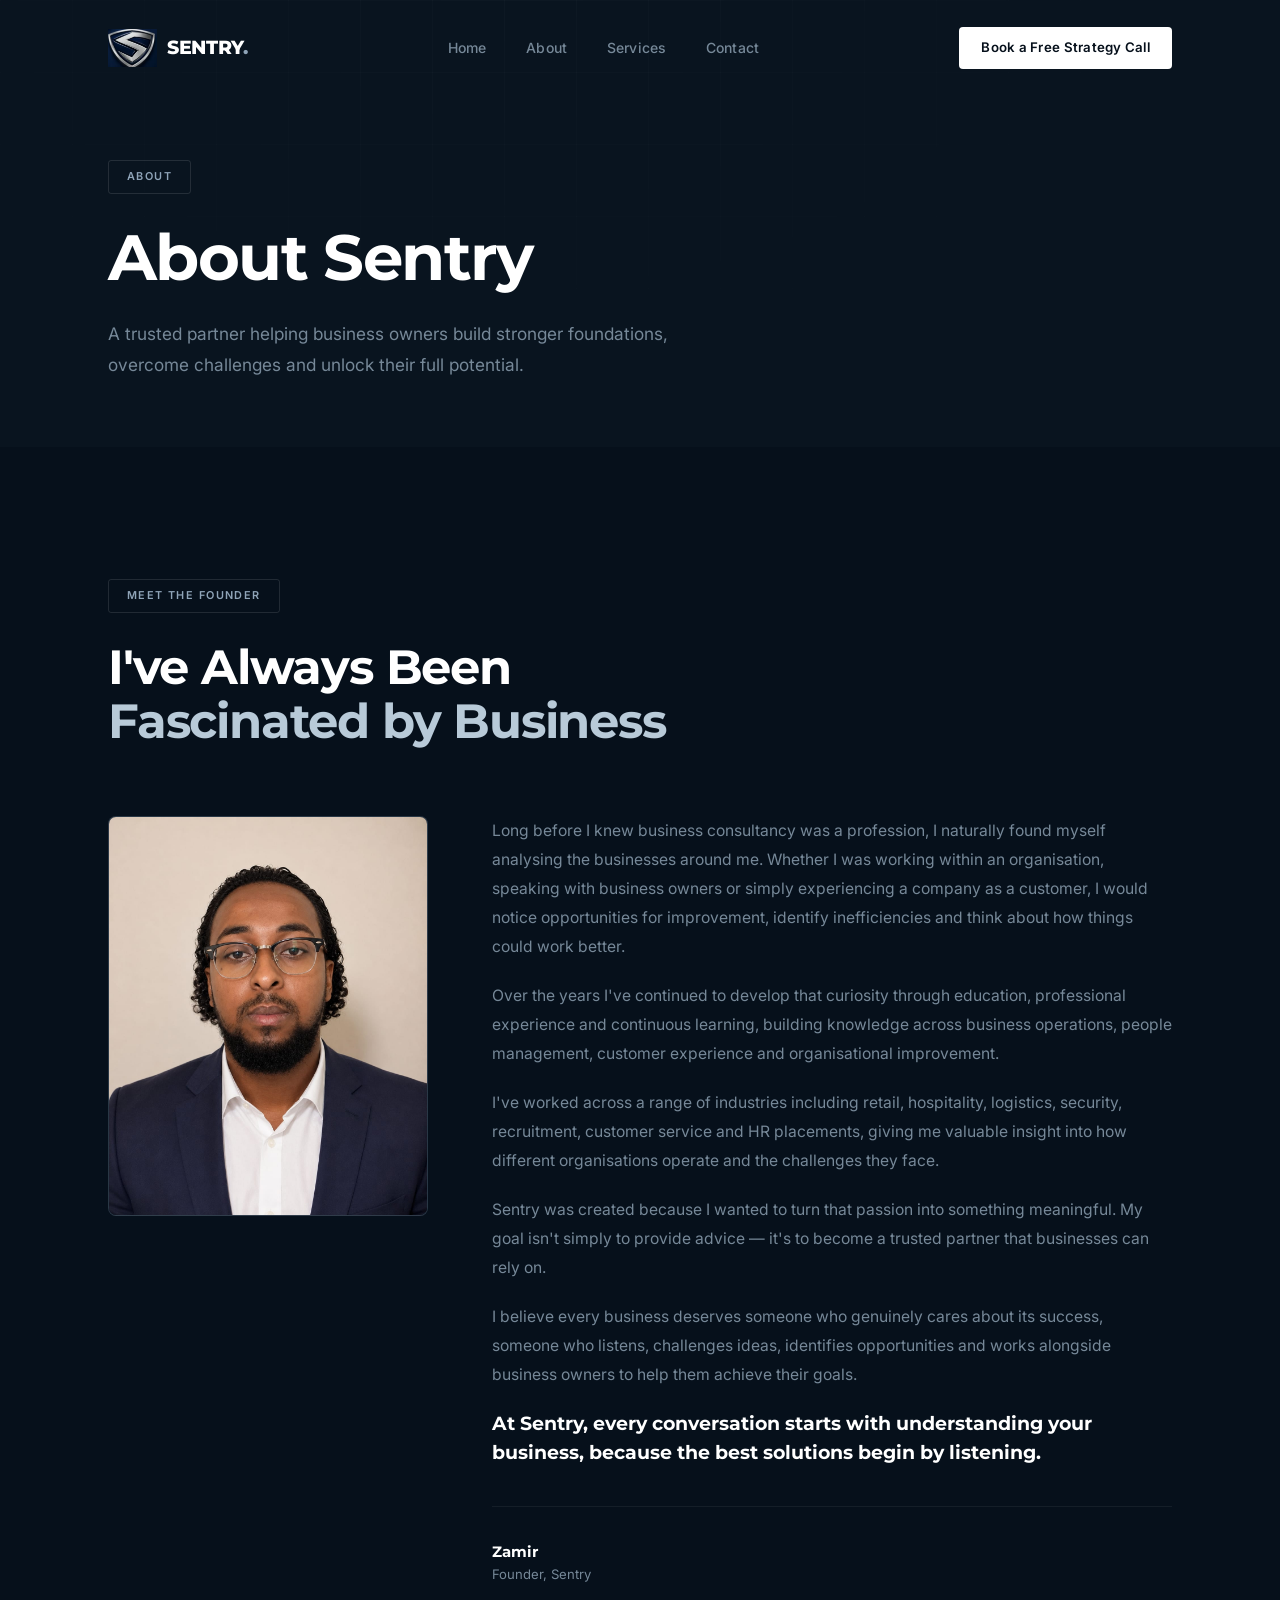
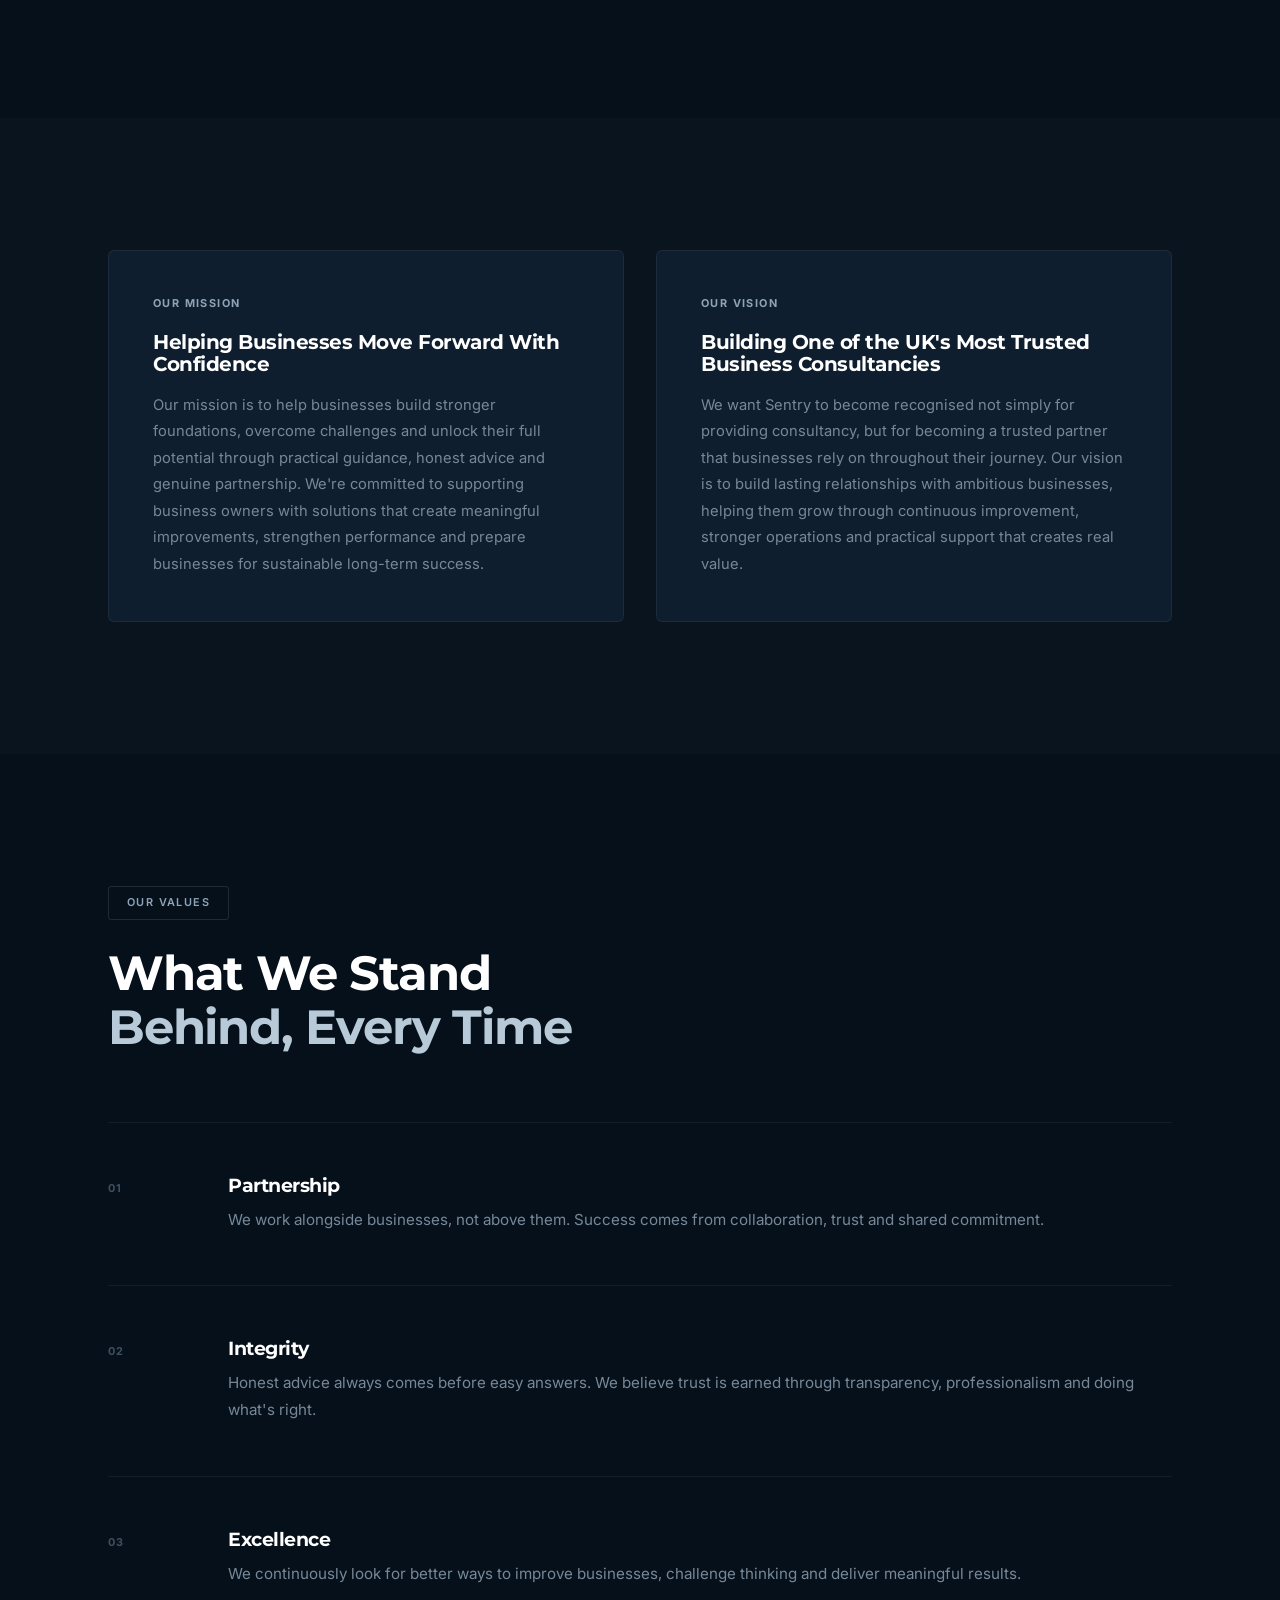
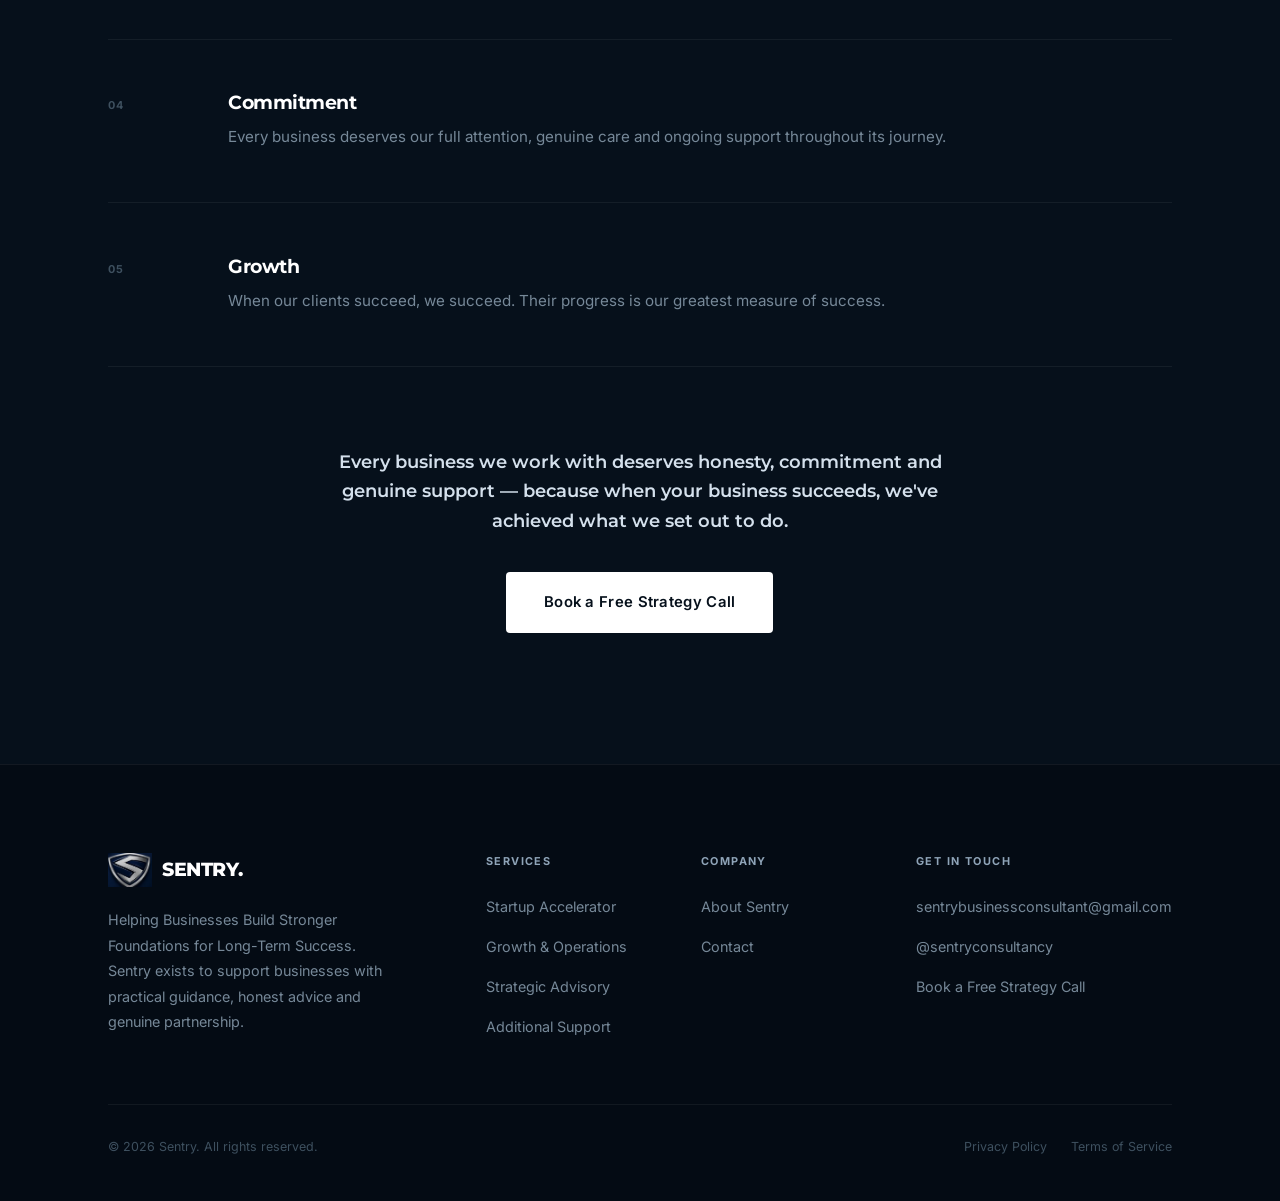
==== commit a55c834b: "Add founder photo to About page Co-Authored-By: Claude Sonnet 5 <noreply@anthropic.com>" ====
--- a/about.html
+++ b/about.html
@@ -69,14 +69,8 @@
         <h2 class="section-title reveal">I've Always Been<br /><span class="accent-text">Fascinated by Business</span></h2>
       </div>
       <div class="founder-grid">
-        <div class="founder-photo reveal" aria-hidden="true">
-          <div class="founder-photo-placeholder">
-            <svg width="48" height="48" viewBox="0 0 24 24" fill="none" stroke="currentColor" stroke-width="1.4">
-              <circle cx="12" cy="8" r="4"></circle>
-              <path d="M4 21c0-4.4 3.6-8 8-8s8 3.6 8 8"></path>
-            </svg>
-            <span>Photograph coming soon</span>
-          </div>
+        <div class="founder-photo reveal">
+          <img src="imagen/zamir.jpg" alt="Zamir, Founder of Sentry" loading="lazy" />
         </div>
         <div class="founder-text">
           <p class="reveal">
@@ -97,6 +91,12 @@
           <p class="founder-lead reveal">
             At Sentry, every conversation starts with understanding your business, because the best solutions begin by listening.
           </p>
+          <div class="founder-strip reveal">
+            <div>
+              <div class="founder-strip-name">Zamir</div>
+              <div class="founder-strip-role">Founder, Sentry</div>
+            </div>
+          </div>
         </div>
       </div>
     </div>
--- a/assets/css/styles.css
+++ b/assets/css/styles.css
@@ -853,6 +853,8 @@
   flex-direction: column;
   gap: 22px;
 }
+.contact-form[hidden],
+.form-success[hidden] { display: none; }
 
 .form-group {
   display: flex;
@@ -896,6 +898,48 @@
   margin-top: -8px;
 }
 
+/* Honeypot field — invisible to real visitors, catches bots */
+.hp-field {
+  position: absolute;
+  width: 1px;
+  height: 1px;
+  overflow: hidden;
+  opacity: 0;
+  pointer-events: none;
+}
+
+/* ─── 19b. Contact Form — Success State ──────────────────── */
+.form-success {
+  background: var(--bg-card);
+  border: 1px solid var(--border-md);
+  border-radius: 6px;
+  padding: 56px 44px;
+  text-align: center;
+}
+.form-success-icon {
+  width: 52px;
+  height: 52px;
+  margin: 0 auto 24px;
+  border-radius: 50%;
+  border: 1px solid var(--border-light);
+  display: flex;
+  align-items: center;
+  justify-content: center;
+  font-size: 1.3rem;
+  color: var(--white);
+}
+.form-success h3 {
+  font-size: 1.2rem;
+  margin-bottom: 14px;
+}
+.form-success p {
+  font-size: .92rem;
+  color: var(--text-muted);
+  line-height: 1.8;
+  max-width: 380px;
+  margin: 0 auto 28px;
+}
+
 /* ─── 20. Scroll Reveal ──────────────────────────────────── */
 .reveal {
   opacity: 0;
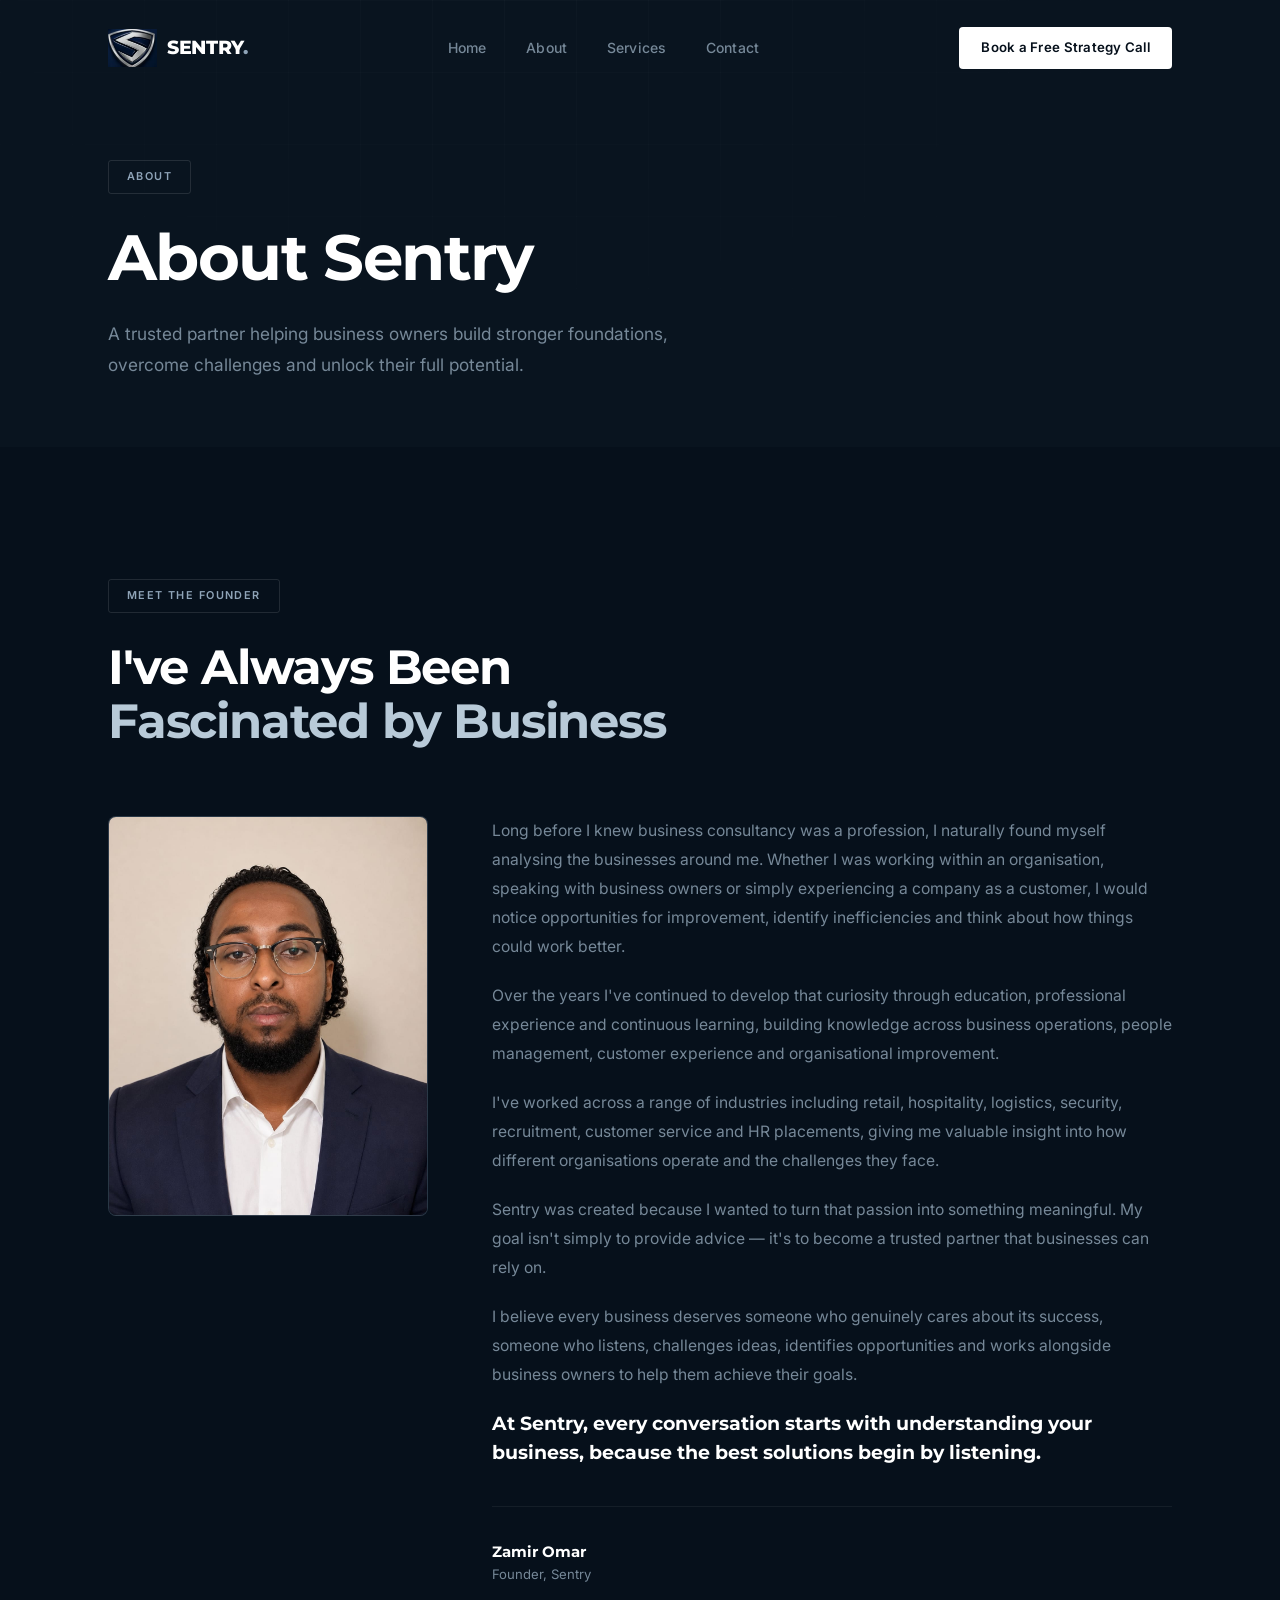
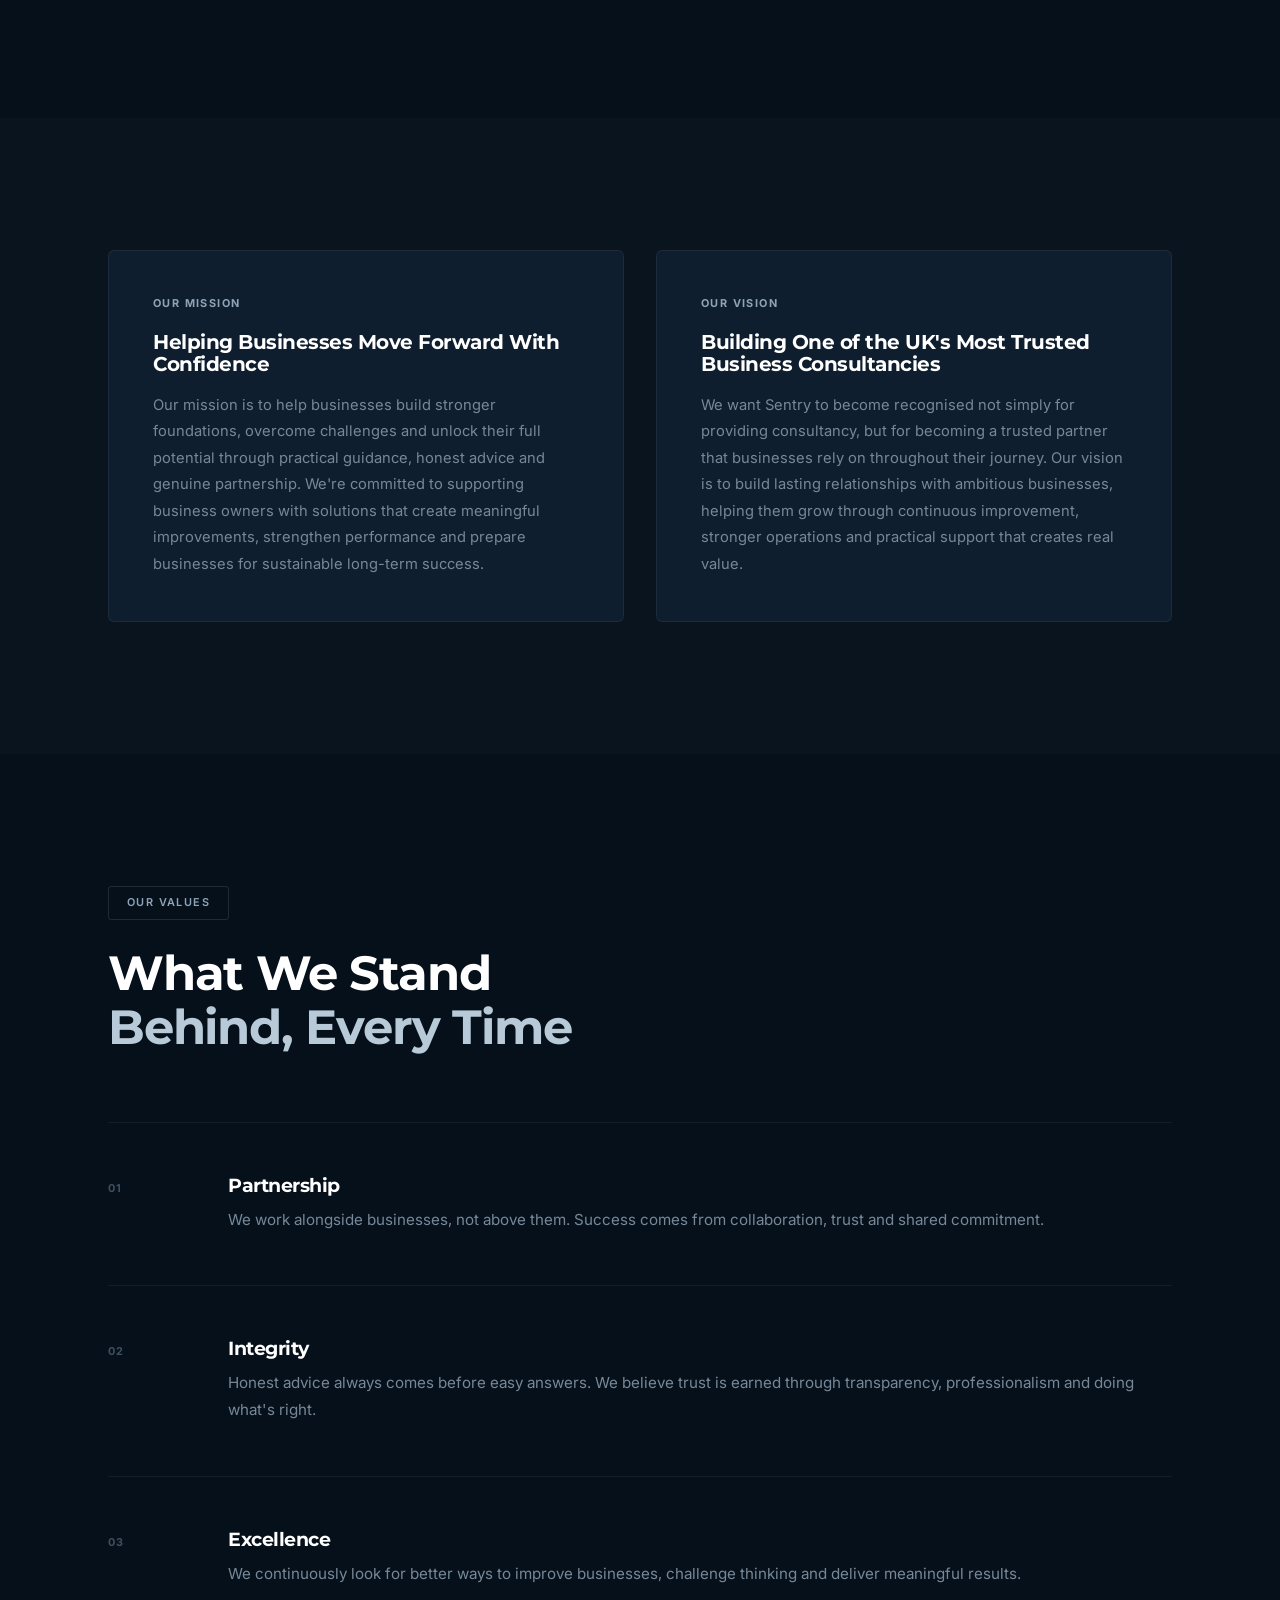
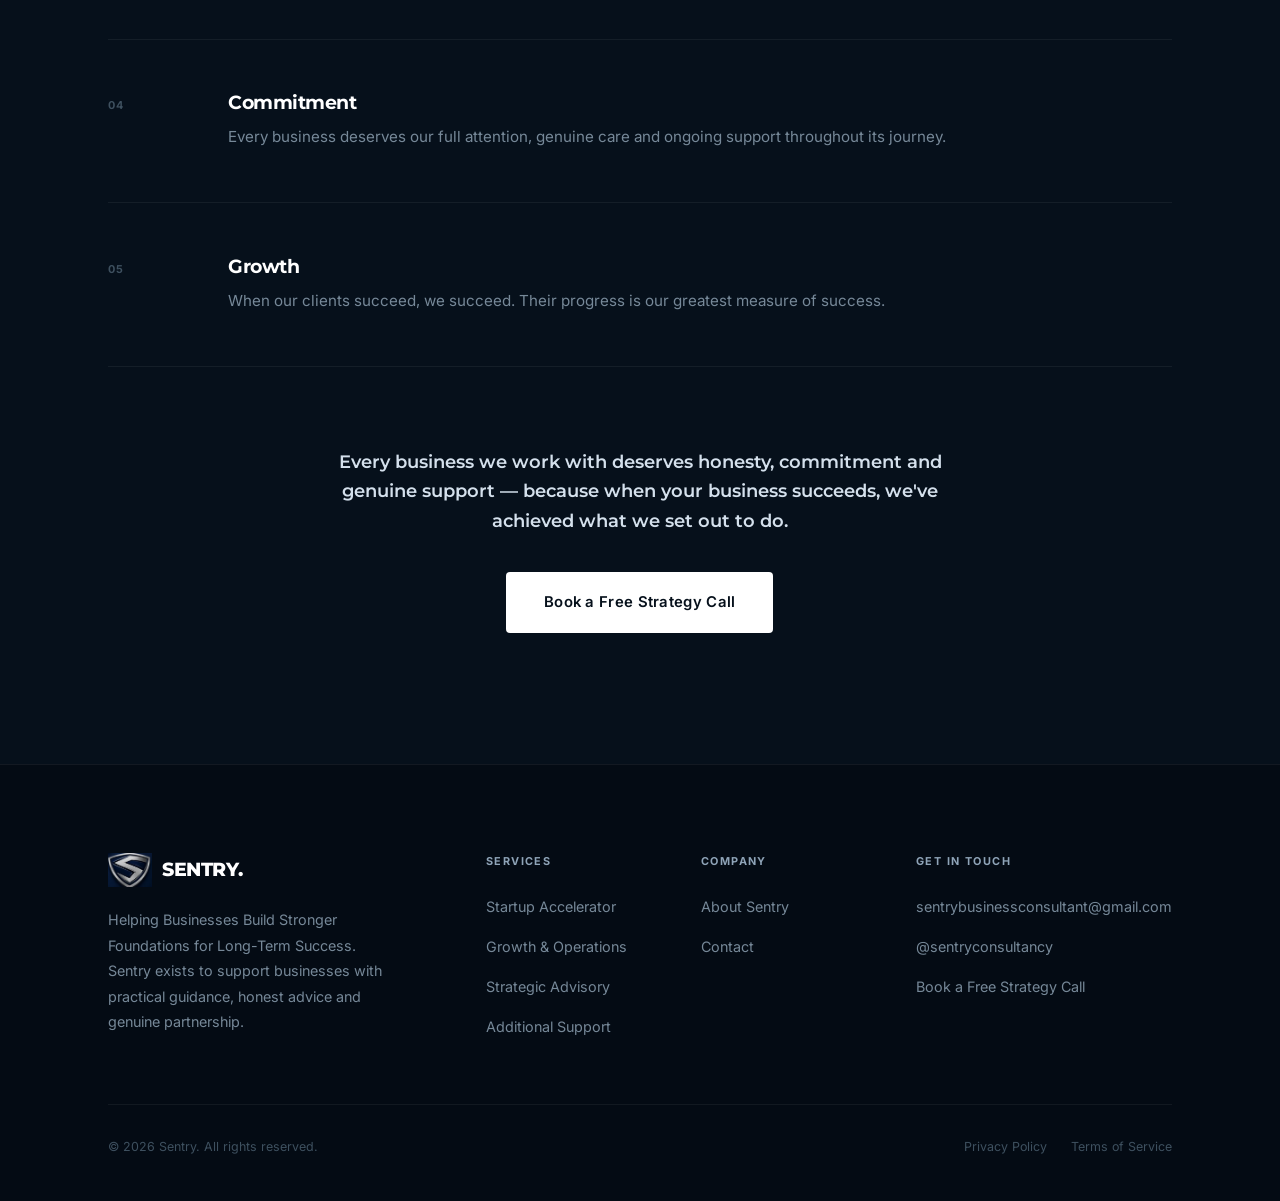
==== commit f3d786a7: "update obout secction add surname omar" ====
--- a/about.html
+++ b/about.html
@@ -93,7 +93,7 @@
           </p>
           <div class="founder-strip reveal">
             <div>
-              <div class="founder-strip-name">Zamir</div>
+              <div class="founder-strip-name">Zamir Omar</div>
               <div class="founder-strip-role">Founder, Sentry</div>
             </div>
           </div>
